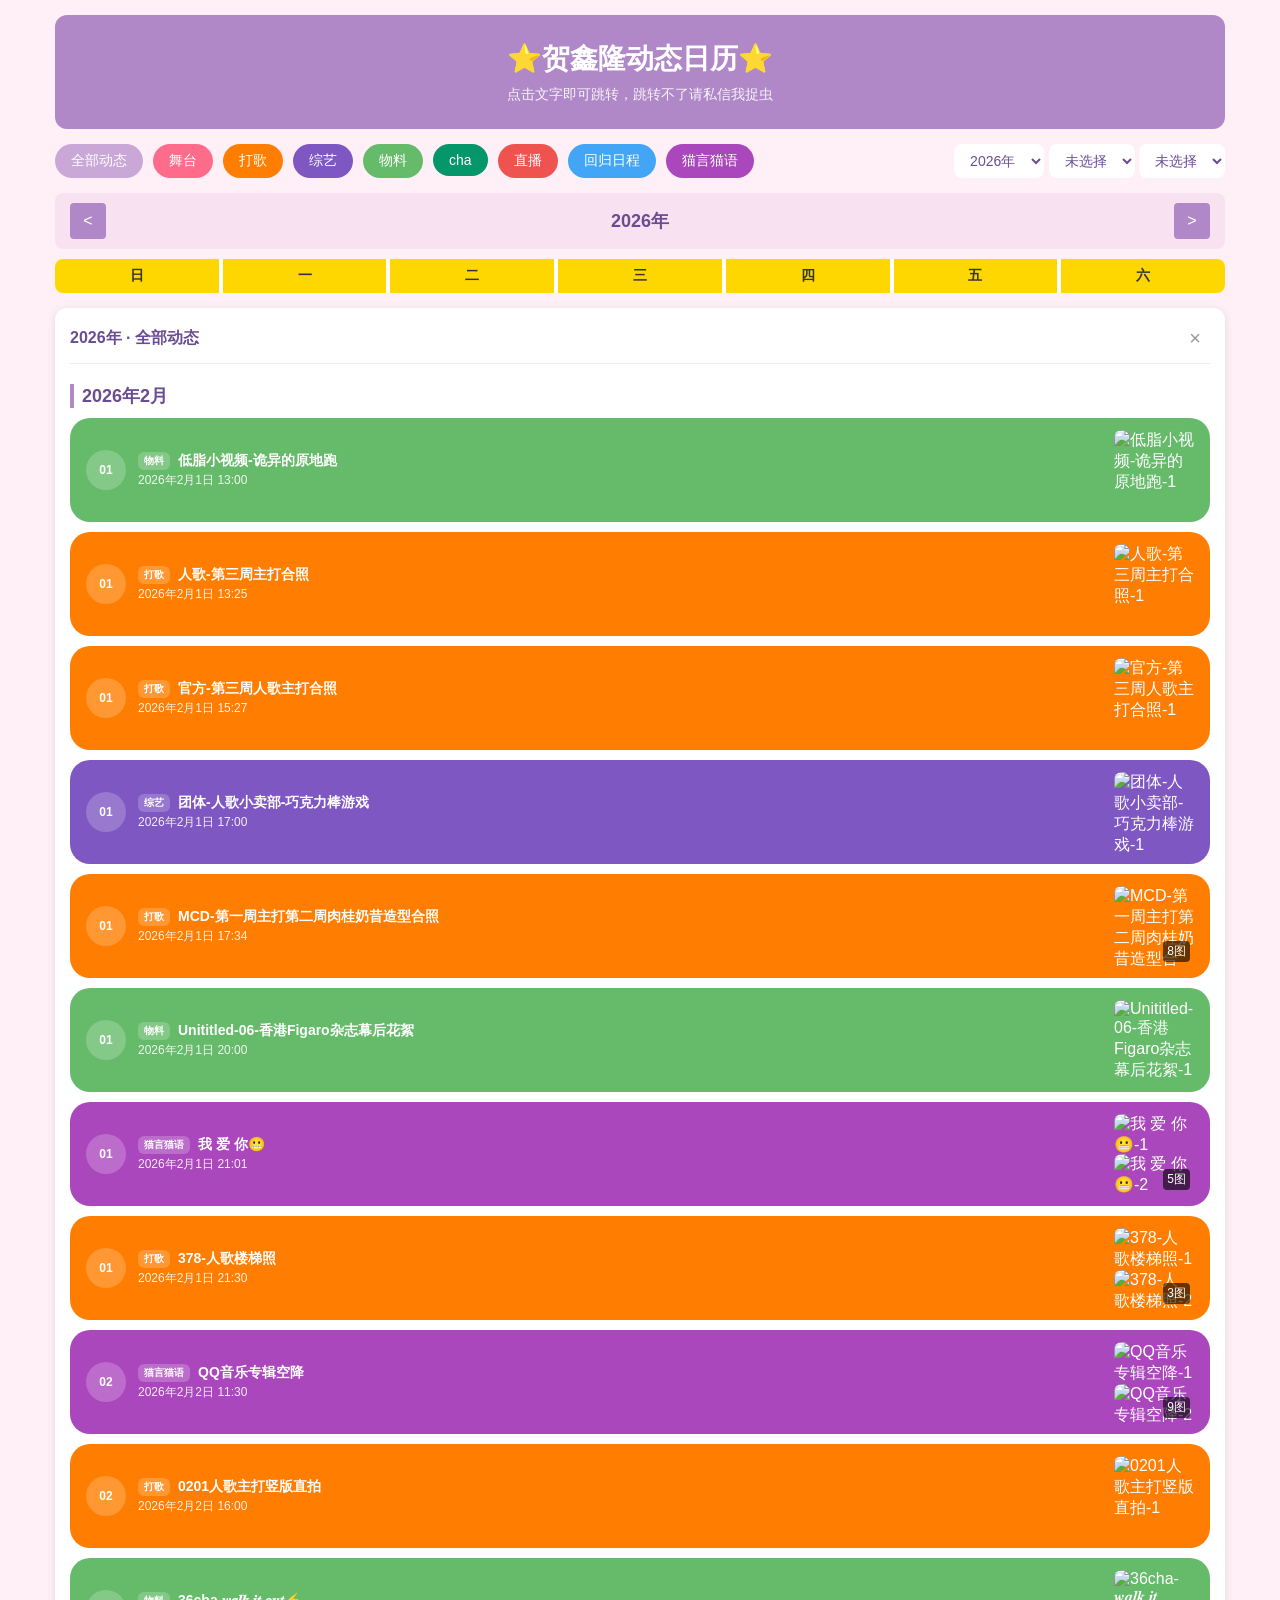
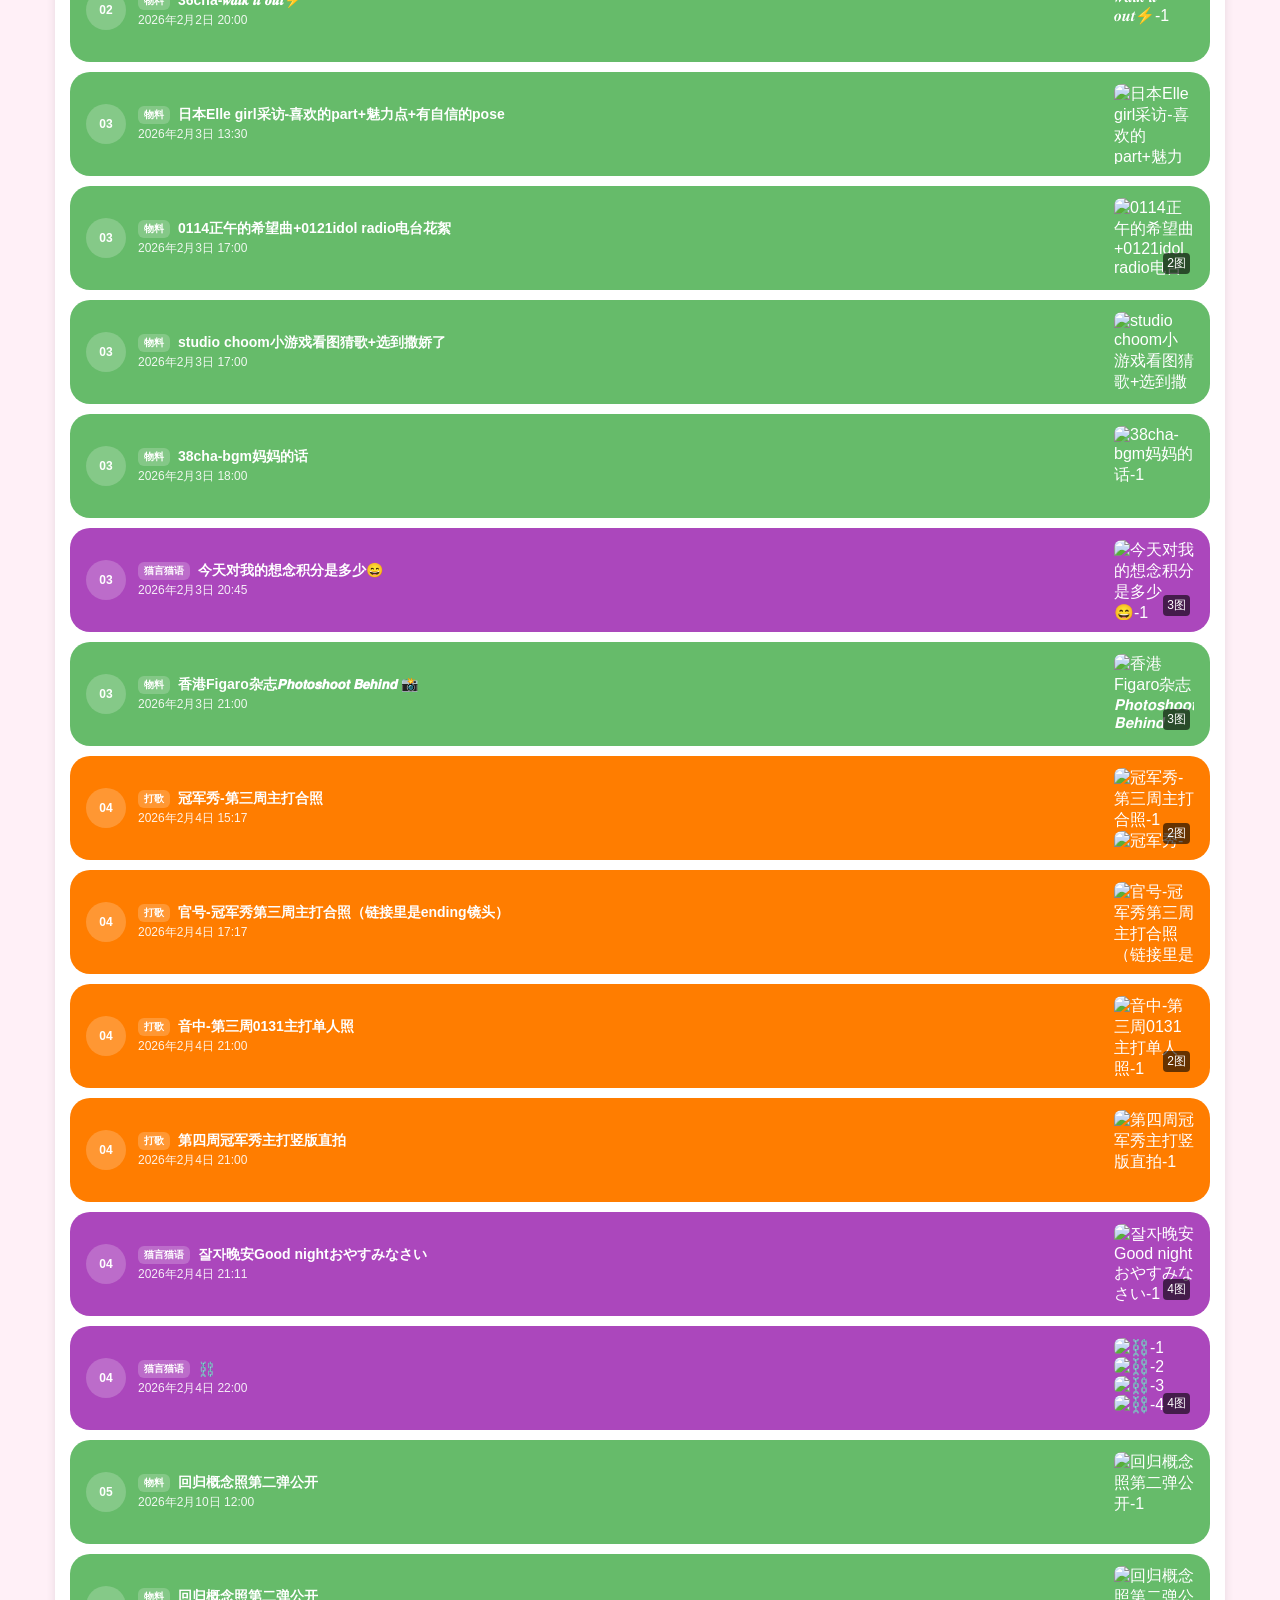
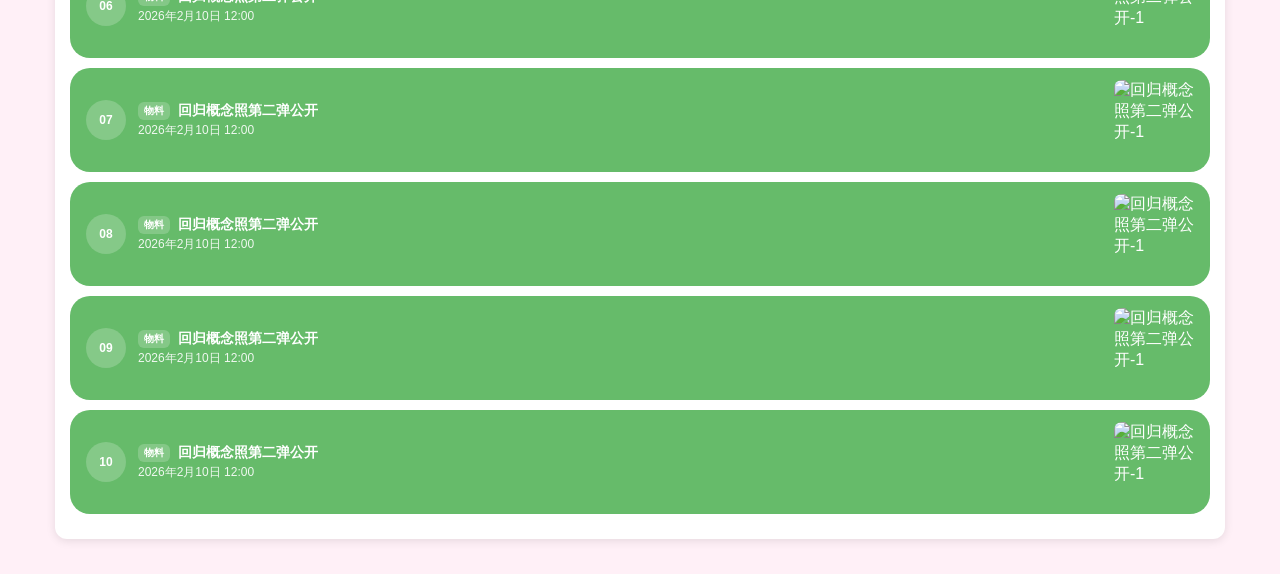
==== index.html @ ec723900 "Add files via upload" ====
<!DOCTYPE html>
<html lang="zh-CN">
<head>
    <meta charset="UTF-8">
    <meta name="viewport" content="width=device-width, initial-scale=1.0">
    <title>⭐贺鑫隆动态日历⭐</title>
    <link rel="stylesheet" href="style.css">
    <style>
       /* 手机端分类标签样式 */
        .mobile-category-tabs {
            display: flex;
            overflow-x: auto;
            white-space: nowrap;
            padding: 10px 15px;
            background: #f8f9fa;
            border-bottom: 1px solid #eee;
            gap: 8px;
            margin: 0;
            -webkit-overflow-scrolling: touch; /* 移动端弹性滚动 */
        }
        .mobile-category-tabs .tab {
            padding: 6px 12px;
            border-radius: 20px;
            font-size: 14px;
            cursor: pointer;
            white-space: nowrap;
            transition: all 0.2s ease;
            color: #fff !important;
            flex-shrink: 0; /* 防止标签被压缩 */
        }
        /* 所有标签背景色（含子标签，和PC端一致） */
        .mobile-category-tabs .tab[data-target="全部动态"] { background-color: #b088c8; }
        .mobile-category-tabs .tab[data-target="全部动态"].active { background-color: #c9a8d8; }
        .mobile-category-tabs .tab[data-target="舞台"] { background-color: #ff6b8b; }
        .mobile-category-tabs .tab[data-target="舞台"].active { background-color: #ff9aa8; }
        .mobile-category-tabs .tab[data-target="打歌图/碎片"] { background-color: #ff7d00; }
        .mobile-category-tabs .tab[data-target="打歌图/碎片"].active { background-color: #ff9f33; }
        .mobile-category-tabs .tab[data-target="打歌直拍"] { background-color: #ff7d00; }
        .mobile-category-tabs .tab[data-target="打歌直拍"].active { background-color: #ff9f33; }
        .mobile-category-tabs .tab[data-target="综艺"] { background-color: #7e57c2; }
        .mobile-category-tabs .tab[data-target="综艺"].active { background-color: #9c7ed2; }
        .mobile-category-tabs .tab[data-target="图片物料"] { background-color: #66bb6a; }
        .mobile-category-tabs .tab[data-target="图片物料"].active { background-color: #8ed191; }
        .mobile-category-tabs .tab[data-target="短物料"] { background-color: #66bb6a; }
        .mobile-category-tabs .tab[data-target="短物料"].active { background-color: #8ed191; }
        .mobile-category-tabs .tab[data-target="长物料"] { background-color: #66bb6a; }
        .mobile-category-tabs .tab[data-target="长物料"].active { background-color: #8ed191; }
        .mobile-category-tabs .tab[data-target="队内cha"] { background-color: #EF9A9A; }
        .mobile-category-tabs .tab[data-target="队内cha"].active { background-color: #F7B2B2; }
        .mobile-category-tabs .tab[data-target="队外cha"] { background-color: #FFCDD2; }
        .mobile-category-tabs .tab[data-target="队外cha"].active { background-color: #F7B2B2; }
        .mobile-category-tabs .tab[data-target="直播"] { background-color: #ef5350; }
        .mobile-category-tabs .tab[data-target="直播"].active { background-color: #f47775; }
        .mobile-category-tabs .tab[data-target="回归日程"] { background-color: #42a5f5; }
        .mobile-category-tabs .tab[data-target="回归日程"].active { background-color: #6fc3f7; }
        .mobile-category-tabs .tab[data-target="猫言猫语"] { background-color: #ab47bc; }
        .mobile-category-tabs .tab[data-target="猫言猫语"].active { background-color: #c26ed3; }
        /* PC端标签样式（补全cha标签颜色） */
        .category-tabs .tab {
            padding: 8px 16px;
            border-radius: 20px;
            font-size: 14px;
            cursor: pointer;
            transition: all 0.2s ease;
            color: #fff !important;
            display: inline-block;
        }
        .category-tabs .tab[data-target="cha"] { background-color: #059669; }
        .category-tabs .tab[data-target="cha"].active { background-color: #08a878; }

        /* 下拉菜单样式 */
        .dropdown {
            position: relative;
            display: inline-block;
        }
        .dropdown-content {
            display: none;
            position: absolute;
            background-color: #fff;
            min-width: 120px;
            box-shadow: 0px 8px 16px 0px rgba(0,0,0,0.2);
            z-index: 100;
            border-radius: 8px;
            overflow: hidden;
        }
        .subtab {
            color: #333 !important;
            padding: 8px 12px;
            cursor: pointer;
            transition: background-color 0.2s;
            white-space: nowrap;
        }
        .subtab:hover {
            background-color: #f0f0f0;
        }
        .subtab.active {
            background-color: #e0e0e0;
            color: #059669 !important; /* cha子标签激活色 */
            font-weight: bold;
        }
        .mobile-dropdown .dropdown-content { top: 40px; left: 0; }
        .pc-dropdown .dropdown-content { top: 38px; left: 0; }

        /* 响应式隔离：PC/移动端互不显示 */
        .mobile-category-tabs::-webkit-scrollbar { display: none; }
        @media (min-width: 768px) { 
            .mobile-category-tabs { display: none !important; } 
            .category-date-wrap { display: flex !important; }
        }
        @media (max-width: 767px) { 
            .category-date-wrap { display: none !important; } 
            .mobile-category-tabs { display: flex !important; }
        }

        /* 图片预览弹窗样式 */
        #imgPreviewModal {
            position: fixed;
            top: 0;
            left: 0;
            width: 100vw;
            height: 100vh;
            background: rgba(0,0,0,0.85);
            display: none;
            justify-content: center;
            align-items: center;
            z-index: 9999;
        }
        #previewImg { max-width: 90%; max-height: 90%; object-fit: contain; cursor: pointer; }
        #imgPreviewModal .close-btn { position: absolute; top: 20px; right: 30px; color: #fff; font-size: 36px; font-weight: bold; cursor: pointer; user-select: none; }
        #imgPreviewModal .prev-btn { position: absolute; left: 20px; color: #fff; font-size: 48px; font-weight: bold; cursor: pointer; user-select: none; }
        #imgPreviewModal .next-btn { position: absolute; right: 20px; color: #fff; font-size: 48px; font-weight: bold; cursor: pointer; user-select: none; }
        #imgPreviewModal .close-btn:hover, #imgPreviewModal .prev-btn:hover, #imgPreviewModal .next-btn:hover { color: #ccc; }
    </style>
</head>
<body>
    <div class="header">
        <div class="title-group">
            <div class="title">⭐贺鑫隆动态日历⭐</div>
            <div class="tip">点击文字即可跳转，跳转不了请私信我捉虫</div>
        </div>
        <div class="date-selector">
            <select id="yearSelect">
                <option value="2025">2025年</option>
                <option value="2026" selected>2026年</option>
            </select>
            <select id="monthSelect">
                <option value="" selected>未选择</option>
            </select>
            <select id="daySelect">
                <option value="" selected>未选择</option>
            </select>
        </div>
    </div>

    <div class="mobile-category-tabs">
      <div class="tab active" data-target="全部动态">全部动态</div>
      <div class="tab" data-target="舞台">舞台</div>
      <!-- 打歌子标签直接平铺 -->
      <div class="tab" data-target="打歌图/碎片">打歌图/碎片</div>
      <div class="tab" data-target="打歌直拍">打歌直拍</div>
      <div class="tab" data-target="综艺">综艺</div>
      <!-- 物料子标签直接平铺 -->
      <div class="tab" data-target="图片物料">图片物料</div>
      <div class="tab" data-target="短物料">短物料</div>
      <div class="tab" data-target="长物料">长物料</div>
      <!-- cha子标签直接平铺 -->
      <div class="tab" data-target="队内cha">队内cha</div>
      <div class="tab" data-target="队外cha">队外cha</div>
      <div class="tab" data-target="直播">直播</div>
      <div class="tab" data-target="回归日程">回归日程</div>
      <div class="tab" data-target="猫言猫语">猫言猫语</div>
    </div>
    
    <!-- PC端分类+日期布局（修正：队外vha→队外cha） -->
    <div class="category-date-wrap">
        <div class="category-tabs">
            <div class="tab active" data-target="全部动态">全部动态</div>
            <div class="tab" data-target="舞台">舞台</div>
            <div class="dropdown pc-dropdown">
                <div class="tab dropdown-btn" data-target="打歌">打歌</div>
                <div class="dropdown-content">
                    <div class="subtab" data-target="打歌图/碎片">打歌图/碎片</div>
                    <div class="subtab" data-target="打歌直拍">打歌直拍</div>
                </div>
            </div>
            <div class="tab" data-target="综艺">综艺</div>
            <div class="dropdown pc-dropdown">
                <div class="tab dropdown-btn" data-target="物料">物料</div>
                <div class="dropdown-content">
                    <div class="subtab" data-target="图片物料">图片物料</div>
                    <div class="subtab" data-target="短物料">短物料</div>
                    <div class="subtab" data-target="长物料">长物料</div>
                </div>
            </div>
            <!-- 新增cha下拉菜单（修正拼写） -->
            <div class="dropdown pc-dropdown">
                <div class="tab dropdown-btn" data-target="cha">cha</div>
                <div class="dropdown-content">
                    <div class="subtab" data-target="队内cha">队内cha</div>
                    <div class="subtab" data-target="队外cha">队外cha</div> <!-- 修正vha→cha -->
                </div>
            </div>
            <div class="tab" data-target="直播">直播</div>
            <div class="tab" data-target="回归日程">回归日程</div>
            <div class="tab" data-target="猫言猫语">猫言猫语</div>
        </div>
        <div class="date-selector-pc">
            <select id="yearSelect-pc">
                <option value="2025">2025年</option>
                <option value="2026" selected>2026年</option>
            </select>
            <select id="monthSelect-pc">
                <option value="" selected>未选择</option>
            </select>
            <select id="daySelect-pc">
                <option value="" selected>未选择</option>
            </select>
        </div>
    </div>

    <div class="calendar-nav" style="display: flex !important;">
        <button class="nav-btn" onclick="changeMonth(-1)">&lt;</button>
        <div class="month-title">2026年</div>
        <button class="nav-btn" onclick="changeMonth(1)">&gt;</button>
    </div>

    <div class="calendar-grid" style="display: grid !important;">
        <div class="weekday">日</div>
        <div class="weekday">一</div>
        <div class="weekday">二</div>
        <div class="weekday">三</div>
        <div class="weekday">四</div>
        <div class="weekday">五</div>
        <div class="weekday">六</div>
    </div>

    <div class="events-panel">
        <div class="events-header">
            <h3 id="eventsDateTitle">2026年 · 全部动态</h3>
            <div class="close-events" onclick="closeEventsPanel()">×</div>
        </div>
        <div id="eventsList"></div>
    </div>

    <script src="script.js"></script>
    <div class="event-list-container" style="margin-top: 20px;"></div>
</body>
</html>
---- style.css ----
/* 全局样式 */
* {
    margin: 0;
    padding: 0;
    box-sizing: border-box;
    font-family: "微软雅黑", sans-serif;
}
body {
    background-color: #fff0f7;
    padding: 15px;
    max-width: 1200px;
    margin: 0 auto;
}

/* 顶部标题区：标题+副标题居中 */
.header {
    background-color: #b088c8;
    color: #fff;
    padding: 25px 20px;
    border-radius: 12px;
    margin-bottom: 15px;
    display: flex;
    flex-direction: column;
    align-items: center;
    justify-content: center;
}
.header .title-group {
    text-align: center;
    width: 100%;
}
.header .title {
    font-size: 28px;
    font-weight: 600;
    margin-bottom: 8px;
}
.header .tip {
    font-size: 14px;
    opacity: 0.9;
}
.header .date-selector {
    display: flex;
    gap: 10px;
    margin-top: 15px;
}
.header .date-selector select, .date-selector-pc select {
    padding: 8px 12px;
    border: none;
    border-radius: 8px;
    background-color: #fff;
    color: #6a4c93;
    font-size: 14px;
    cursor: pointer;
}
.header .date-selector select:disabled, .date-selector-pc select:disabled {
    background-color: #f0e6ff;
    color: #b088c8;
    cursor: not-allowed;
}

/* PC端专属：分类+日期组合栏 */
.category-date-wrap {
    display: none;
    align-items: center;
    justify-content: space-between;
    gap: 15px;
    margin-bottom: 15px;
    flex-wrap: wrap;
}
.category-tabs {
    display: flex;
    flex-wrap: wrap;
    gap: 10px;
    justify-content: center;
    margin-bottom: 15px;
}
.category-tabs .tab {
    padding: 8px 16px;
    border-radius: 20px;
    font-size: 14px;
    cursor: pointer;
    white-space: nowrap;
    transition: all 0.2s ease;
    color: #fff !important;
}
/* 分类标签颜色匹配 */
.category-tabs .tab[data-target="全部动态"] { background-color: #b088c8; }
.category-tabs .tab[data-target="全部动态"].active { background-color: #c9a8d8; }
.category-tabs .tab[data-target="舞台"] { background-color: #ff6b8b; }
.category-tabs .tab[data-target="舞台"].active { background-color: #ff9aa8; }
.category-tabs .tab[data-target="打歌"] { background-color: #ff7d00; }
.category-tabs .tab[data-target="打歌"].active { background-color: #ff9f33; }
.category-tabs .tab[data-target="综艺"] { background-color: #7e57c2; }
.category-tabs .tab[data-target="综艺"].active { background-color: #9c7ed2; }
.category-tabs .tab[data-target="物料"] { background-color: #66bb6a; }
.category-tabs .tab[data-target="物料"].active { background-color: #8ed191; }
.category-tabs .tab[data-target="cha"] { background-color: #F7B2B2; }
.category-tabs .tab[data-target="cha"].active { background-color: #F7B2B2; }
.category-tabs .tab[data-target="直播"] { background-color: #ef5350; }
.category-tabs .tab[data-target="直播"].active { background-color: #f47775; }
.category-tabs .tab[data-target="回归日程"] { background-color: #42a5f5; }
.category-tabs .tab[data-target="回归日程"].active { background-color: #6fc3f7; }
.category-tabs .tab[data-target="猫言猫语"] { background-color: #ab47bc; }
.category-tabs .tab[data-target="猫言猫语"].active { background-color: #c26ed3; }

/* 日历导航栏 */
.calendar-nav {
    display: flex;
    justify-content: space-between;
    align-items: center;
    padding: 10px 15px;
    background-color: #f8e2f1;
    border-radius: 8px;
    margin-bottom: 10px;
}
.calendar-nav .nav-btn {
    width: 36px;
    height: 36px;
    border: none;
    border-radius: 4px;
    background-color: #b088c8;
    color: #fff;
    font-size: 16px;
    cursor: pointer;
    transition: background-color 0.2s ease;
}
.calendar-nav .nav-btn:hover {
    background-color: #9a73b0;
}
.calendar-nav .month-title {
    font-size: 18px;
    font-weight: 600;
    color: #6a4c93;
}

/* 日历网格 */
.calendar-grid {
    display: grid;
    grid-template-columns: repeat(7, 1fr);
    gap: 4px;
    background-color: #fff;
    border-radius: 8px;
    overflow: hidden;
}
.calendar-grid .weekday {
    background-color: #ffd700;
    color: #333;
    padding: 8px 0;
    text-align: center;
    font-size: 14px;
    font-weight: 600;
}
.calendar-grid .day-cell {
    min-height: 80px;
    padding: 6px;
    border: 1px solid #f0e6ff;
    position: relative;
    cursor: pointer;
    transition: background-color 0.2s ease;
}
.calendar-grid .day-cell.today {
    background-color: #ffe6f2;
    border-color: #b088c8;
}
.calendar-grid .day-cell.empty {
    background-color: #faf5ff;
    border-color: #f0e6ff;
    cursor: default;
}
.calendar-grid .day-cell:not(.empty):hover {
    background-color: #f8e2f1;
}
.calendar-grid .day-number {
    font-size: 14px;
    font-weight: 600;
    color: #6a4c93;
    margin-bottom: 4px;
}
.event-tag {
    display: inline-block;
    padding: 4px 12px;
    border-radius: 12px;
    font-size: 12px;
    font-weight: bold;
    color: #fff;
    margin-bottom: 8px;
}
.event-tag.舞台 { background-color: #ff6b8b; }
.event-tag.直播 { background-color: #ef5350; }
.event-tag.猫言猫语 { background-color: #ab47bc; }
.event-tag.物料 { background-color: #66bb6a; }
.event-tag.打歌 { background-color: #ff7d00; }
.event-tag.综艺 { background-color: #7e57c2; }
.event-tag.回归日程 { background-color: #42a5f5; }
.event-tag.cha { background-color: #F7B2B2; }

/* 行程展示面板 */
.events-panel {
    background-color: #fff;
    border-radius: 12px;
    padding: 15px;
    margin-top: 15px;
    box-shadow: 0 2px 10px rgba(0, 0, 0, 0.1);
    display: none;
}
.events-panel.active {
    display: block;
}
.events-header {
    display: flex;
    justify-content: space-between;
    align-items: center;
    margin-bottom: 15px;
    padding-bottom: 10px;
    border-bottom: 1px solid #f0e6ff;
}
.events-header h3 {
    font-size: 18px;
    font-weight: bold;
    color: #6a4c93;
}
.close-events {
    font-size: 20px;
    cursor: pointer;
    color: #999;
    width: 30px;
    height: 30px;
    display: flex;
    align-items: center;
    justify-content: center;
    border-radius: 50%;
    transition: background-color 0.2s ease;
}
.close-events:hover {
    background-color: #f5f5f5;
    color: #666;
}

/* PC端行程卡片样式 */
.event-card {
    display: flex;
    justify-content: space-between;
    align-items: center;
    padding: 12px 16px;
    margin-bottom: 10px;
    border-radius: 20px;
    color: #fff;
    transition: transform 0.2s ease;
}
.event-card:hover {
    transform: translateX(5px);
}
.event-card-left {
    display: flex;
    align-items: center;
    gap: 12px;
    flex: 1;
}
.event-card-right {
    width: 80px; /* 固定宽度，和卡片高度匹配 */
    height: 80px; /* 固定高度 */
    overflow: hidden; /* 防止图片溢出 */
    display: flex;
    align-items: center;
    justify-content: center;
}
.event-card-right img {
  width: 100%;
  height: 100%;
  object-fit: cover; /* 让图片适配容器，不会变形/溢出 */
}
.event-time-badge {
    background-color: rgba(255, 255, 255, 0.2);
    color: #fff;
    border-radius: 50%;
    width: 40px;
    height: 40px;
    display: flex;
    align-items: center;
    justify-content: center;
    font-size: 12px;
    font-weight: bold;
    flex-shrink: 0;
}
.event-card-content {
    flex: 1;
}
.event-card-title {
    font-size: 14px;
    font-weight: bold;
    margin-bottom: 2px;
    display: flex;
    align-items: center;
    gap: 8px;
}
.event-card-title .small-tag {
    padding: 2px 6px;
    border-radius: 6px;
    font-size: 10px;
    font-weight: bold;
    background-color: rgba(255, 255, 255, 0.2);
}
.event-card-title a {
    color: #fff;
    text-decoration: none;
}
.event-card-desc {
    font-size: 12px;
    opacity: 0.9;
}
.event-card-right img {
    width: 80px;
    height: 80px;
    border-radius: 8px;
    object-fit: cover;
}

/* ========== PC端布局适配 ========== */
@media (min-width: 768px) {
    .header .date-selector {
        display: none;
    }
    .category-date-wrap {
        display: flex;
    }
    .category-tabs {
        justify-content: flex-start;
        margin-bottom: 0;
        flex: 1;
    }
}

/* ========== 手机端专属样式 ========== */
@media (max-width: 768px) {
    /* 日历优化 */
    .calendar-grid .day-cell {
        min-height: 40px;
        padding: 4px;
    }
    .calendar-grid .day-number {
        font-size: 12px;
        margin-bottom: 2px;
    }
    .event-tag {
        padding: 0;
        width: 8px;
        height: 8px;
        border-radius: 50%;
        font-size: 0;
        margin-bottom: 4px;
    }
    .calendar-grid .weekday {
        font-size: 12px;
        padding: 6px 0;
    }

    /* 行程卡片优化 */
    .event-card-left-mobile {
        display: flex;
        align-items: center;
        gap: 10px;
        flex: 1;
    }
    .event-card-right-mobile {
        width: 60px; /* 固定宽度 */
        height: 60px; /* 固定高度 */
        overflow: hidden; /* 溢出部分隐藏 */
        display: flex;
        align-items: center;
        justify-content: center;
    }
    }
    .event-time-badge-mobile {
        display: flex;
        flex-direction: column;
        align-items: center;
        gap: 3px;
        flex-shrink: 0;
    }
    .small-tag-mobile {
        padding: 1px 4px;
        border-radius: 4px;
        font-size: 9px;
        font-weight: bold;
        background-color: rgba(255, 255, 255, 0.2);
    }
    .day-badge-mobile {
        background-color: rgba(255, 255, 255, 0.2);
        color: #fff;
        border-radius: 50%;
        width: 35px;
        height: 35px;
        display: flex;
        align-items: center;
        justify-content: center;
        font-size: 11px;
        font-weight: bold;
    }
    .event-card-content-mobile {
        flex: 1;
    }
    .event-card-title-mobile {
        font-size: 12px;
        font-weight: bold;
        margin-bottom: 1px;
        line-height: 1.2;
    }
    .event-card-desc-mobile {
        font-size: 10px;
        opacity: 0.9;
        line-height: 1.2;
    }
    .event-card-right-mobile img {
    width: 60px !important;
    height: 60px !important;
    border-radius: 8px;
    object-fit: cover;
    display: block !important; /* 强制显示 */
    visibility: visible !important; /* 确保可见 */
}

    /* 其他适配 */
    .events-header h3 {
        font-size: 16px;
    }
    .category-tabs .tab {
        font-size: 13px;
        padding: 6px 14px;
    }

/* 超小屏适配 */
@media (max-width: 480px) {
    .header .title {
        font-size: 20px;
    }
    .calendar-grid .day-cell {
        min-height: 35px;
    }
    .event-tag {
        width: 7px;
        height: 7px;
    }
    .event-card {
        padding: 10px 12px;
    }
}
/* 下拉菜单基础样式（仅修复移动端兼容，不改动其他） */
.dropdown {
  position: relative;
  display: inline-block;
}

.dropdown-content {
  display: none;
  position: absolute;
  background-color: #f9f9f9;
  min-width: 120px;
  box-shadow: 0 8px 16px rgba(0,0,0,0.2);
  z-index: 9999; /* 仅提高层级，避免遮挡 */
  border-radius: 4px;
  top: 100%;
  left: 0;
  margin-top: 4px;
  pointer-events: auto !important;
}

/* 子标签仅优化移动端触控，不改动颜色/布局 */
.subtab {
  color: black;
  padding: 12px 16px !important; /* 仅放大移动端点击区域 */
  cursor: pointer;
  transition: background-color 0.3s;
  /* 仅添加移动端触控修复 */
  user-select: auto !important;
  -webkit-user-select: auto !important;
  touch-action: manipulation !important;
  min-height: 44px !important;
  font-size: 16px !important;
}

.subtab:hover {
  background-color: #f1f1f1;
}

/* 保留PC端hover触发，仅移动端用JS补充 */
.dropdown:hover .dropdown-content {
  display: block;
}

/* 手机端下拉菜单：强制显示+修复定位 */
@media (max-width: 768px) {
  /* 修复移动端下拉菜单定位，确保可见 */
  .mobile-dropdown .dropdown-content {
    display: none !important; /* 初始隐藏，由JS控制显示 */
    position: fixed !important; /* 固定定位，避免被遮挡 */
    top: 120px !important; /* 固定在页面上方，不随滚动变化 */
    left: 15px !important; /* 距离左侧15px，完全可见 */
    right: 15px !important; /* 距离右侧15px，自适应宽度 */
    transform: none !important; /* 取消偏移，确保在可视区域 */
    z-index: 9999 !important; /* 最高层级，绝对不被遮挡 */
    width: auto !important;
    min-width: 200px !important;
  }

  /* 强制显示子标签，确保点击区域足够大 */
  .subtab {
    display: block !important;
    padding: 15px 20px !important;
    min-height: 50px !important;
    font-size: 16px !important;
  }
}
/* ========== 紧急修复：PC端下拉菜单+子标签点击 ========== */
/* 1. 确保PC端下拉菜单hover能正常显示，层级最高 */
.pc-dropdown {
    position: relative;
    z-index: 9999 !important; /* 防止被其他元素遮挡 */
}
.pc-dropdown .dropdown-content {
    display: none !important;
    position: absolute !important;
    top: calc(100% + 2px) !important; /* 紧贴主标签下方 */
    left: 0 !important;
    background-color: #fff !important;
    min-width: 120px !important;
    box-shadow: 0 4px 12px rgba(0,0,0,0.15) !important;
    border-radius: 8px !important;
    z-index: 10000 !important; /* 比主标签更高 */
    padding: 4px 0 !important;
    border: 1px solid #eee !important;
    margin-top: -2px !important;
}
.pc-dropdown::after {
    content: '';
    position: absolute;
    top: 100%;
    left: 0;
    width: 100%;
    height: 8px; /* 安全区域高度，覆盖主标签和菜单的缝隙 */
    z-index: 9999;
}

/* 2. 恢复PC端hover触发下拉菜单（关键！） */
.pc-dropdown:hover .dropdown-content {
    display: block !important;
}

/* 3. 修复PC端子标签样式+点击区域 */
.pc-dropdown .subtab {
    color: #333 !important;
    padding: 8px 16px !important;
    font-size: 14px !important;
    min-height: auto !important;
    cursor: pointer !important;
    transition: all 0.2s ease !important;
}
.pc-dropdown .subtab:hover {
    background-color: #f8f9fa !important;
    color: #F7B2B2 !important; /* 和cha标签颜色匹配 */
}
.pc-dropdown .subtab:active {
    background-color: #f0f0f0 !important;
}

/* 4. 隔离PC/移动端下拉菜单样式，避免冲突 */
@media (min-width: 768px) {
    /* PC端只启用pc-dropdown样式，屏蔽mobile-dropdown */
    .mobile-dropdown {
        display: none !important;
    }
    .pc-dropdown .dropdown-content {
        display: none !important;
    }
    .pc-dropdown:hover .dropdown-content {
        display: block !important;
    }
}
@media (max-width: 767px) {
    /* 移动端屏蔽pc-dropdown，避免干扰 */
    .pc-dropdown .dropdown-content {
        display: none !important;
    }
}
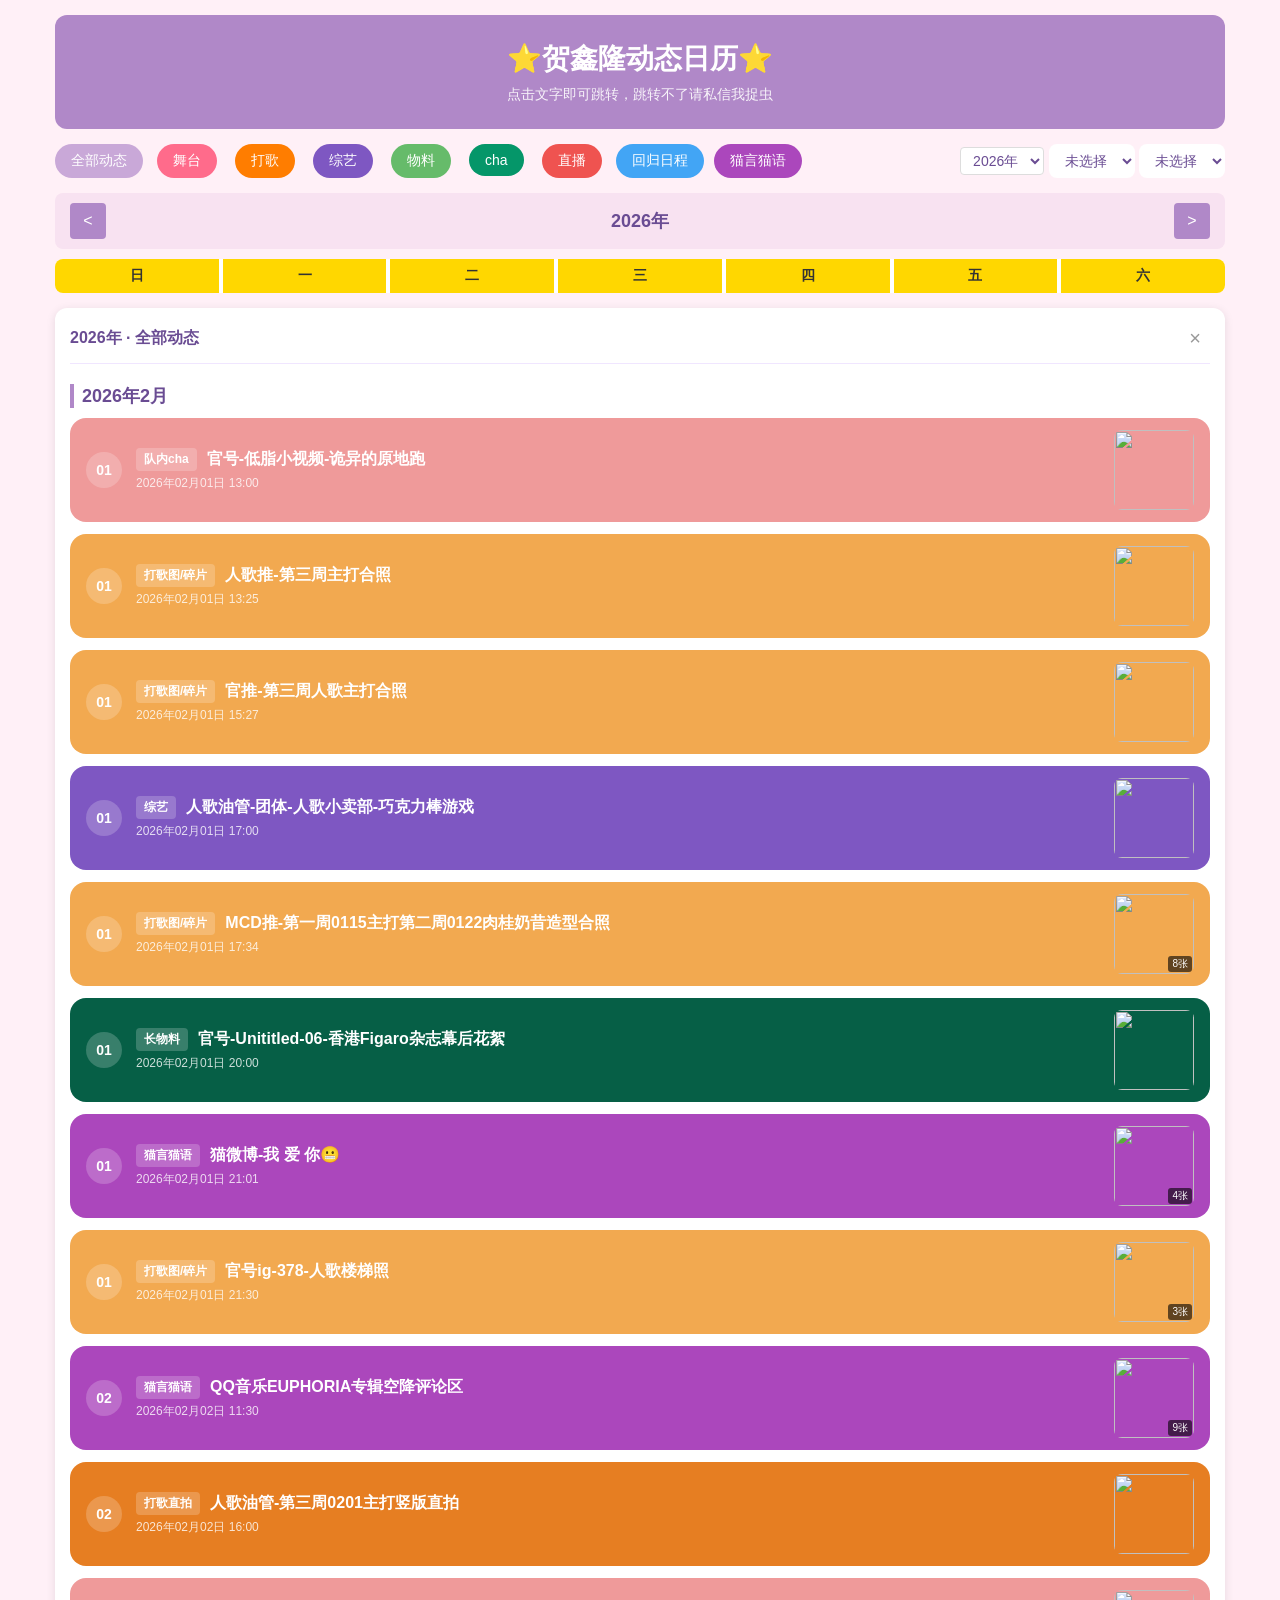
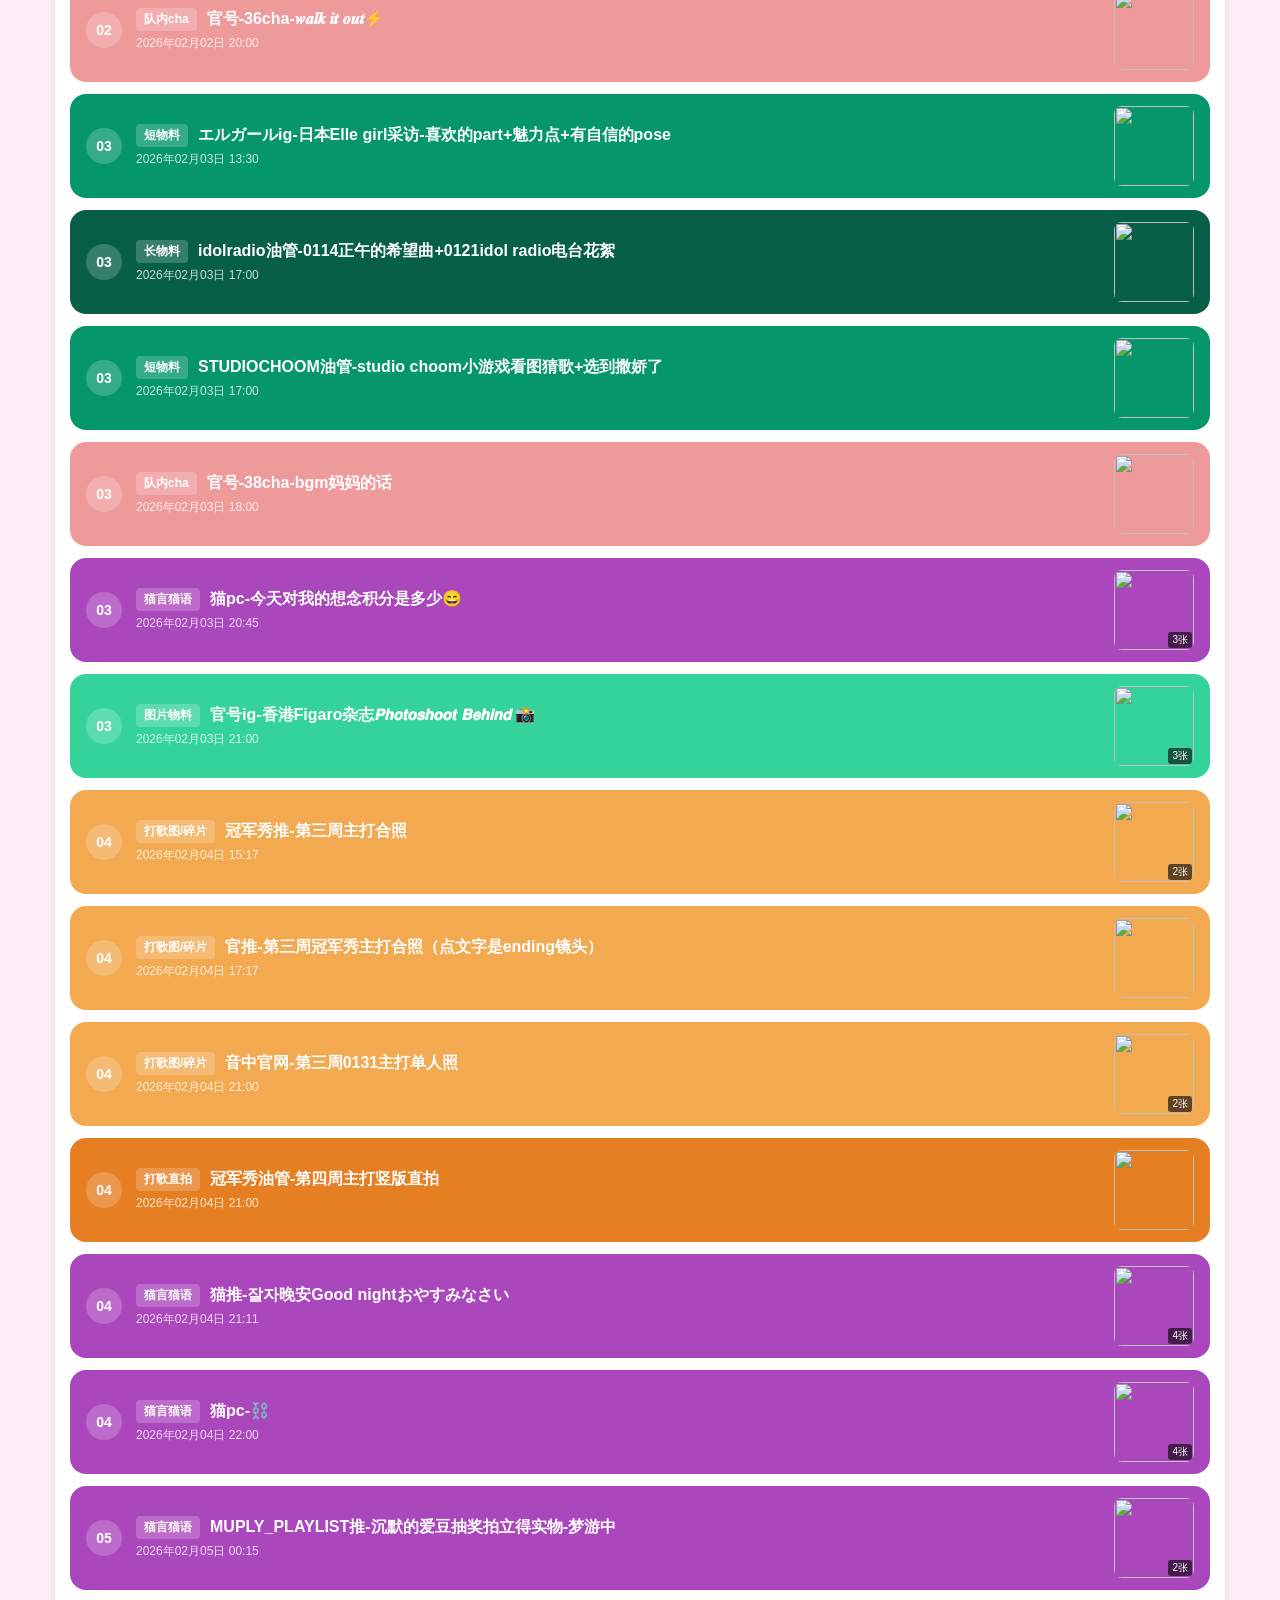
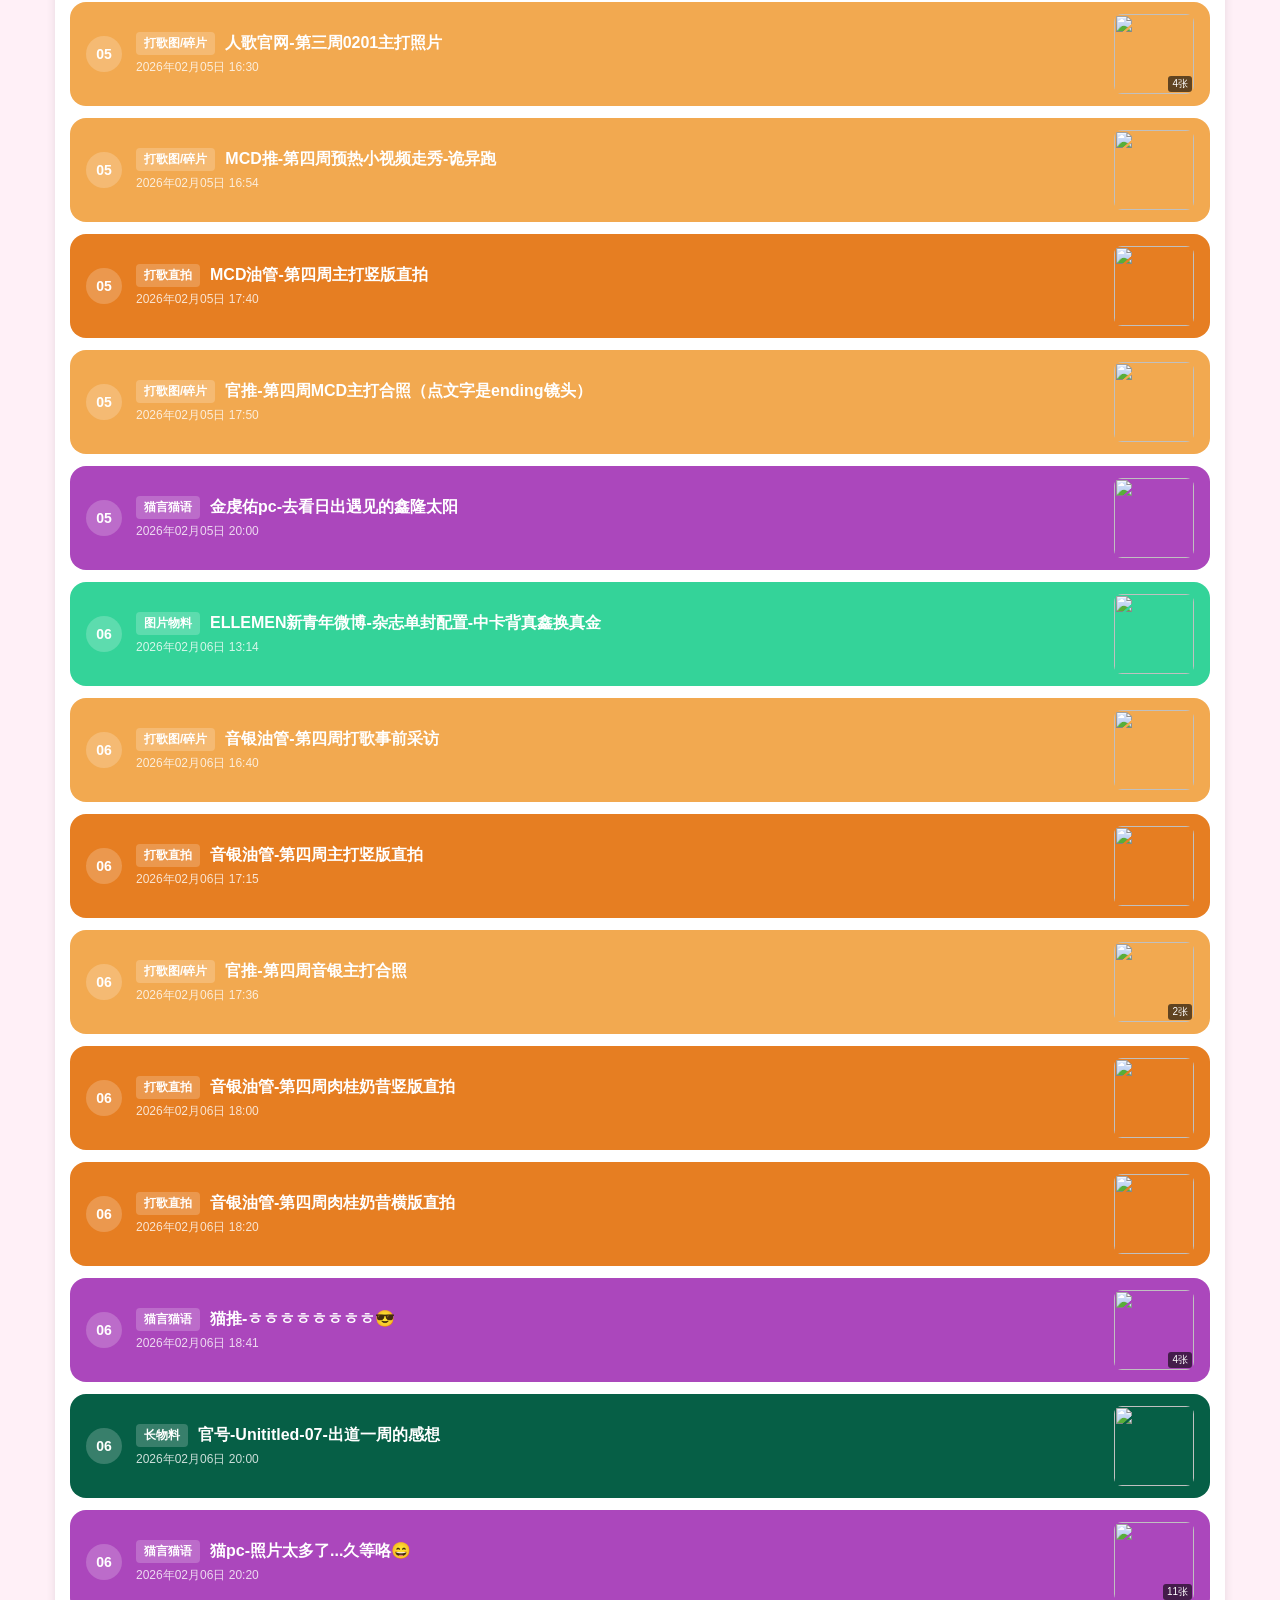
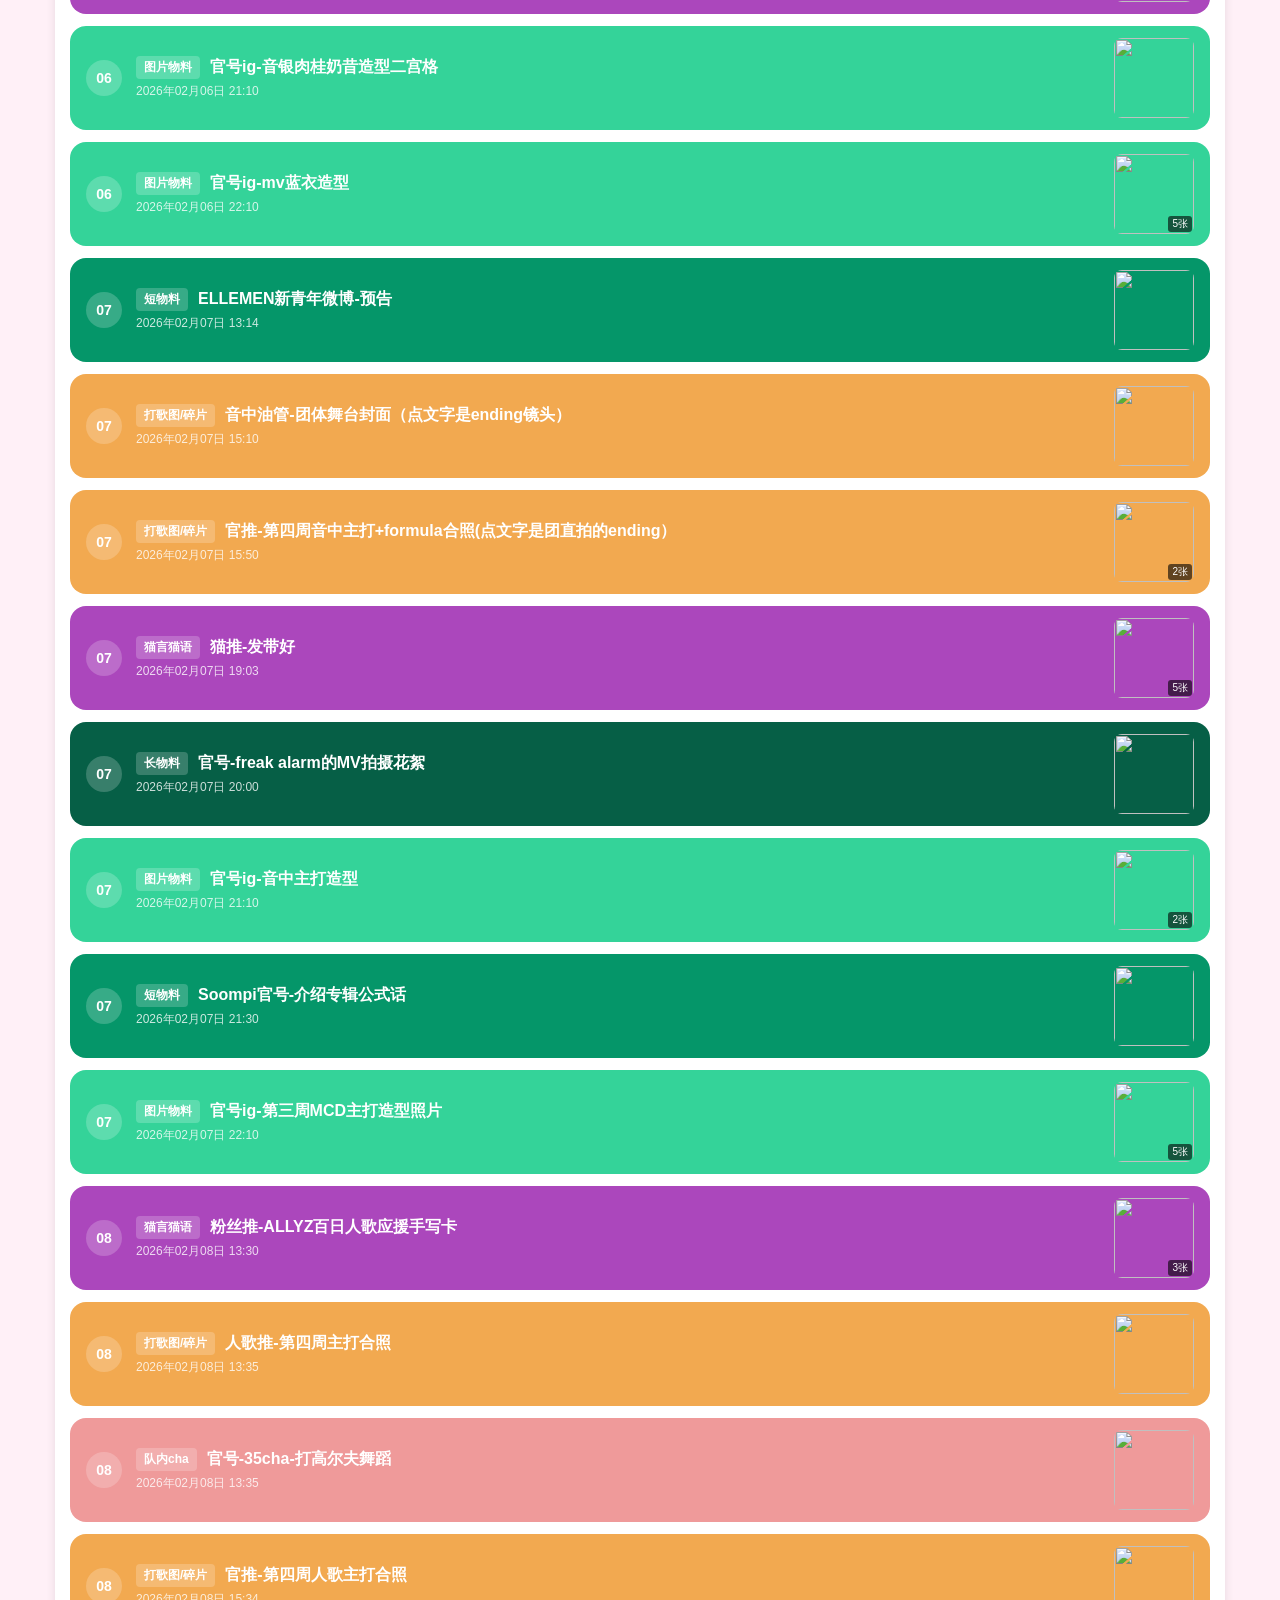
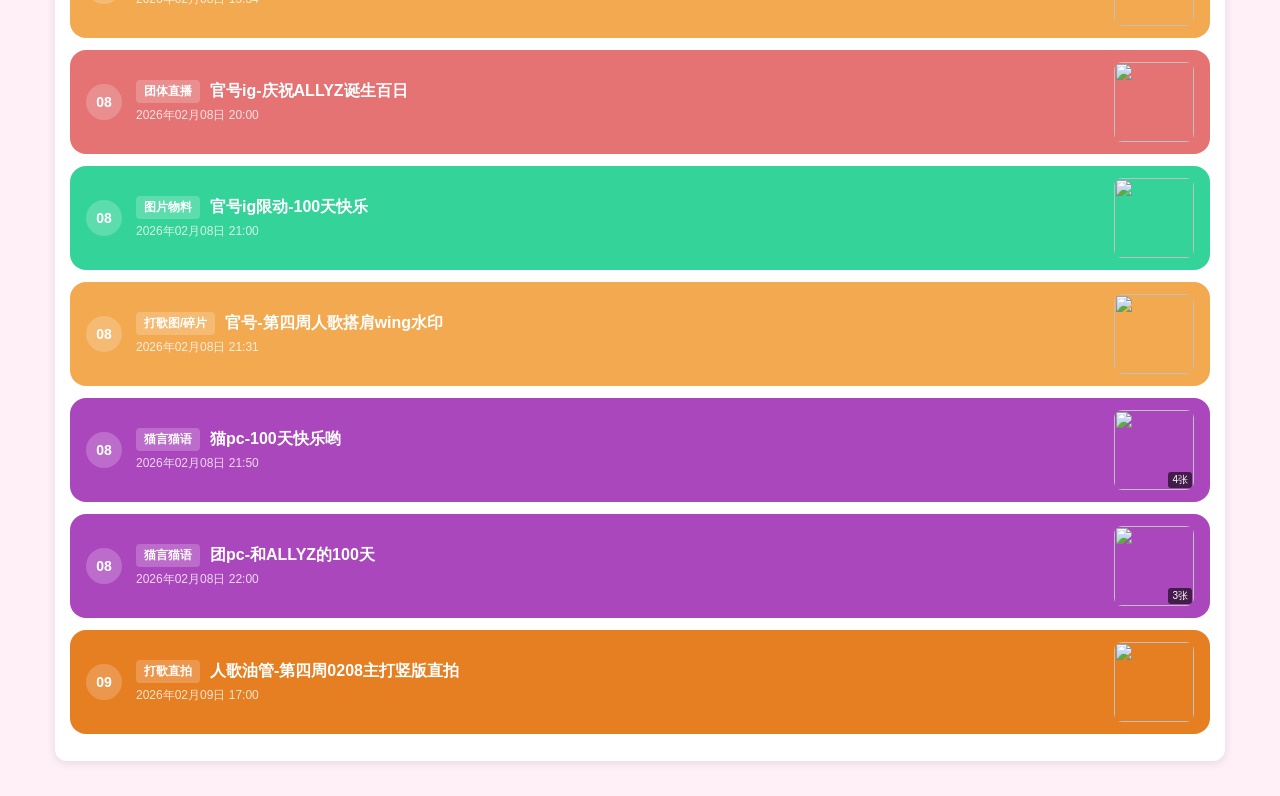
==== commit 8deb892e: "Add files via upload" ====
--- a/index.html
+++ b/index.html
@@ -28,34 +28,52 @@
             color: #fff !important;
             flex-shrink: 0; /* 防止标签被压缩 */
         }
-        /* 所有标签背景色（含子标签，和PC端一致） */
+        /* 所有标签背景色（含新增子标签，保持同色系） */
         .mobile-category-tabs .tab[data-target="全部动态"] { background-color: #b088c8; }
         .mobile-category-tabs .tab[data-target="全部动态"].active { background-color: #c9a8d8; }
-        .mobile-category-tabs .tab[data-target="舞台"] { background-color: #ff6b8b; }
-        .mobile-category-tabs .tab[data-target="舞台"].active { background-color: #ff9aa8; }
+        /* 舞台子标签（粉色系） */
+        .mobile-category-tabs .tab[data-target="其他演出"] { background-color: #ff8fa3; }
+        .mobile-category-tabs .tab[data-target="其他演出"].active { background-color: #ffaaaf; }
+        .mobile-category-tabs .tab[data-target="颁奖典礼"] { background-color: #ff527b; }
+        .mobile-category-tabs .tab[data-target="颁奖典礼"].active { background-color: #ff7391; }
+        .mobile-category-tabs .tab[data-target="演唱会"] { background-color: #d63031; }
+        .mobile-category-tabs .tab[data-target="演唱会"].active { background-color: #e55a5a; }
+        /* 打歌子标签 */
         .mobile-category-tabs .tab[data-target="打歌图/碎片"] { background-color: #ff7d00; }
         .mobile-category-tabs .tab[data-target="打歌图/碎片"].active { background-color: #ff9f33; }
         .mobile-category-tabs .tab[data-target="打歌直拍"] { background-color: #ff7d00; }
         .mobile-category-tabs .tab[data-target="打歌直拍"].active { background-color: #ff9f33; }
-        .mobile-category-tabs .tab[data-target="综艺"] { background-color: #7e57c2; }
-        .mobile-category-tabs .tab[data-target="综艺"].active { background-color: #9c7ed2; }
+        /* 综艺子标签（紫色系） */
+        .mobile-category-tabs .tab[data-target="团综"] { background-color: #9575cd; }
+        .mobile-category-tabs .tab[data-target="团综"].active { background-color: #a88fd8; }
+        .mobile-category-tabs .tab[data-target="外务"] { background-color: #673ab7; }
+        .mobile-category-tabs .tab[data-target="外务"].active { background-color: #7e57c2; }
+        /* 物料子标签 */
         .mobile-category-tabs .tab[data-target="图片物料"] { background-color: #66bb6a; }
         .mobile-category-tabs .tab[data-target="图片物料"].active { background-color: #8ed191; }
         .mobile-category-tabs .tab[data-target="短物料"] { background-color: #66bb6a; }
         .mobile-category-tabs .tab[data-target="短物料"].active { background-color: #8ed191; }
         .mobile-category-tabs .tab[data-target="长物料"] { background-color: #66bb6a; }
         .mobile-category-tabs .tab[data-target="长物料"].active { background-color: #8ed191; }
+        /* cha子标签 */
         .mobile-category-tabs .tab[data-target="队内cha"] { background-color: #EF9A9A; }
         .mobile-category-tabs .tab[data-target="队内cha"].active { background-color: #F7B2B2; }
         .mobile-category-tabs .tab[data-target="队外cha"] { background-color: #FFCDD2; }
         .mobile-category-tabs .tab[data-target="队外cha"].active { background-color: #F7B2B2; }
-        .mobile-category-tabs .tab[data-target="直播"] { background-color: #ef5350; }
-        .mobile-category-tabs .tab[data-target="直播"].active { background-color: #f47775; }
+        /* 直播子标签（红色系） */
+        .mobile-category-tabs .tab[data-target="团体直播"] { background-color: #e57373; }
+        .mobile-category-tabs .tab[data-target="团体直播"].active { background-color: #ef9a9a; }
+        .mobile-category-tabs .tab[data-target="个人直播"] { background-color: #f44336; }
+        .mobile-category-tabs .tab[data-target="个人直播"].active { background-color: #f6685e; }
+        .mobile-category-tabs .tab[data-target="多人直播"] { background-color: #d32f2f; }
+        .mobile-category-tabs .tab[data-target="多人直播"].active { background-color: #e53935; }
+        /* 原有标签 */
         .mobile-category-tabs .tab[data-target="回归日程"] { background-color: #42a5f5; }
         .mobile-category-tabs .tab[data-target="回归日程"].active { background-color: #6fc3f7; }
         .mobile-category-tabs .tab[data-target="猫言猫语"] { background-color: #ab47bc; }
         .mobile-category-tabs .tab[data-target="猫言猫语"].active { background-color: #c26ed3; }
-        /* PC端标签样式（补全cha标签颜色） */
+        
+        /* PC端标签样式（补全新增子标签颜色） */
         .category-tabs .tab {
             padding: 8px 16px;
             border-radius: 20px;
@@ -67,11 +85,18 @@
         }
         .category-tabs .tab[data-target="cha"] { background-color: #059669; }
         .category-tabs .tab[data-target="cha"].active { background-color: #08a878; }
+        .category-tabs .tab[data-target="舞台"] { background-color: #ff6b8b; }
+        .category-tabs .tab[data-target="舞台"].active { background-color: #ff8fa3; }
+        .category-tabs .tab[data-target="综艺"] { background-color: #7e57c2; }
+        .category-tabs .tab[data-target="综艺"].active { background-color: #9575cd; }
+        .category-tabs .tab[data-target="直播"] { background-color: #ef5350; }
+        .category-tabs .tab[data-target="直播"].active { background-color: #e57373; }
 
         /* 下拉菜单样式 */
         .dropdown {
             position: relative;
             display: inline-block;
+            margin: 0 4px;
         }
         .dropdown-content {
             display: none;
@@ -95,9 +120,16 @@
         }
         .subtab.active {
             background-color: #e0e0e0;
-            color: #059669 !important; /* cha子标签激活色 */
             font-weight: bold;
         }
+        /* 不同分类子标签激活色 */
+        .pc-dropdown[data-target="打歌"] .subtab.active { color: #ff7d00 !important; }
+        .pc-dropdown[data-target="物料"] .subtab.active { color: #66bb6a !important; }
+        .pc-dropdown[data-target="cha"] .subtab.active { color: #059669 !important; }
+        .pc-dropdown[data-target="舞台"] .subtab.active { color: #ff6b8b !important; }
+        .pc-dropdown[data-target="综艺"] .subtab.active { color: #7e57c2 !important; }
+        .pc-dropdown[data-target="直播"] .subtab.active { color: #ef5350 !important; }
+        
         .mobile-dropdown .dropdown-content { top: 40px; left: 0; }
         .pc-dropdown .dropdown-content { top: 38px; left: 0; }
 
@@ -130,6 +162,15 @@
         #imgPreviewModal .prev-btn { position: absolute; left: 20px; color: #fff; font-size: 48px; font-weight: bold; cursor: pointer; user-select: none; }
         #imgPreviewModal .next-btn { position: absolute; right: 20px; color: #fff; font-size: 48px; font-weight: bold; cursor: pointer; user-select: none; }
         #imgPreviewModal .close-btn:hover, #imgPreviewModal .prev-btn:hover, #imgPreviewModal .next-btn:hover { color: #ccc; }
+        
+        /* 年份选择器样式（适配2025-2031） */
+        #yearSelect, #yearSelect-pc {
+            padding: 4px 8px;
+            border: 1px solid #ddd;
+            border-radius: 4px;
+            font-size: 14px;
+            min-width: 80px;
+        }
     </style>
 </head>
 <body>
@@ -142,6 +183,11 @@
             <select id="yearSelect">
                 <option value="2025">2025年</option>
                 <option value="2026" selected>2026年</option>
+                <option value="2027">2027年</option>
+                <option value="2028">2028年</option>
+                <option value="2029">2029年</option>
+                <option value="2030">2030年</option>
+                <option value="2031">2031年</option>
             </select>
             <select id="monthSelect">
                 <option value="" selected>未选择</option>
@@ -154,37 +200,63 @@
 
     <div class="mobile-category-tabs">
       <div class="tab active" data-target="全部动态">全部动态</div>
-      <div class="tab" data-target="舞台">舞台</div>
-      <!-- 打歌子标签直接平铺 -->
+      <!-- 舞台子标签（替换原有舞台主标签） -->
+      <div class="tab" data-target="其他演出">其他演出</div>
+      <div class="tab" data-target="颁奖典礼">颁奖典礼</div>
+      <div class="tab" data-target="演唱会">演唱会</div>
+      <!-- 打歌子标签（保留） -->
       <div class="tab" data-target="打歌图/碎片">打歌图/碎片</div>
       <div class="tab" data-target="打歌直拍">打歌直拍</div>
-      <div class="tab" data-target="综艺">综艺</div>
-      <!-- 物料子标签直接平铺 -->
+      <!-- 综艺子标签（替换原有综艺主标签） -->
+      <div class="tab" data-target="团综">团综</div>
+      <div class="tab" data-target="外务">外务</div>
+      <!-- 物料子标签（保留） -->
       <div class="tab" data-target="图片物料">图片物料</div>
       <div class="tab" data-target="短物料">短物料</div>
       <div class="tab" data-target="长物料">长物料</div>
-      <!-- cha子标签直接平铺 -->
+      <!-- cha子标签（保留） -->
       <div class="tab" data-target="队内cha">队内cha</div>
       <div class="tab" data-target="队外cha">队外cha</div>
-      <div class="tab" data-target="直播">直播</div>
+      <!-- 直播子标签（替换原有直播主标签） -->
+      <div class="tab" data-target="团体直播">团体直播</div>
+      <div class="tab" data-target="个人直播">个人直播</div>
+      <div class="tab" data-target="多人直播">多人直播</div>
+      <!-- 原有标签（保留） -->
       <div class="tab" data-target="回归日程">回归日程</div>
       <div class="tab" data-target="猫言猫语">猫言猫语</div>
     </div>
     
-    <!-- PC端分类+日期布局（修正：队外vha→队外cha） -->
+    <!-- PC端分类+日期布局（新增舞台/综艺/直播下拉子标签） -->
     <div class="category-date-wrap">
         <div class="category-tabs">
             <div class="tab active" data-target="全部动态">全部动态</div>
-            <div class="tab" data-target="舞台">舞台</div>
-            <div class="dropdown pc-dropdown">
+            <!-- 舞台下拉子标签 -->
+            <div class="dropdown pc-dropdown" data-target="舞台">
+                <div class="tab dropdown-btn" data-target="舞台">舞台</div>
+                <div class="dropdown-content">
+                    <div class="subtab" data-target="其他演出">其他演出</div>
+                    <div class="subtab" data-target="颁奖典礼">颁奖典礼</div>
+                    <div class="subtab" data-target="演唱会">演唱会</div>
+                </div>
+            </div>
+            <!-- 打歌下拉（保留） -->
+            <div class="dropdown pc-dropdown" data-target="打歌">
                 <div class="tab dropdown-btn" data-target="打歌">打歌</div>
                 <div class="dropdown-content">
                     <div class="subtab" data-target="打歌图/碎片">打歌图/碎片</div>
                     <div class="subtab" data-target="打歌直拍">打歌直拍</div>
                 </div>
             </div>
-            <div class="tab" data-target="综艺">综艺</div>
-            <div class="dropdown pc-dropdown">
+            <!-- 综艺下拉子标签 -->
+            <div class="dropdown pc-dropdown" data-target="综艺">
+                <div class="tab dropdown-btn" data-target="综艺">综艺</div>
+                <div class="dropdown-content">
+                    <div class="subtab" data-target="团综">团综</div>
+                    <div class="subtab" data-target="外务">外务</div>
+                </div>
+            </div>
+            <!-- 物料下拉（保留） -->
+            <div class="dropdown pc-dropdown" data-target="物料">
                 <div class="tab dropdown-btn" data-target="物料">物料</div>
                 <div class="dropdown-content">
                     <div class="subtab" data-target="图片物料">图片物料</div>
@@ -192,15 +264,24 @@
                     <div class="subtab" data-target="长物料">长物料</div>
                 </div>
             </div>
-            <!-- 新增cha下拉菜单（修正拼写） -->
-            <div class="dropdown pc-dropdown">
+            <!-- cha下拉（保留） -->
+            <div class="dropdown pc-dropdown" data-target="cha">
                 <div class="tab dropdown-btn" data-target="cha">cha</div>
                 <div class="dropdown-content">
                     <div class="subtab" data-target="队内cha">队内cha</div>
-                    <div class="subtab" data-target="队外cha">队外cha</div> <!-- 修正vha→cha -->
-                </div>
-            </div>
-            <div class="tab" data-target="直播">直播</div>
+                    <div class="subtab" data-target="队外cha">队外cha</div>
+                </div>
+            </div>
+            <!-- 直播下拉子标签 -->
+            <div class="dropdown pc-dropdown" data-target="直播">
+                <div class="tab dropdown-btn" data-target="直播">直播</div>
+                <div class="dropdown-content">
+                    <div class="subtab" data-target="团体直播">团体直播</div>
+                    <div class="subtab" data-target="个人直播">个人直播</div>
+                    <div class="subtab" data-target="多人直播">多人直播</div>
+                </div>
+            </div>
+            <!-- 原有标签（保留） -->
             <div class="tab" data-target="回归日程">回归日程</div>
             <div class="tab" data-target="猫言猫语">猫言猫语</div>
         </div>
@@ -208,6 +289,11 @@
             <select id="yearSelect-pc">
                 <option value="2025">2025年</option>
                 <option value="2026" selected>2026年</option>
+                <option value="2027">2027年</option>
+                <option value="2028">2028年</option>
+                <option value="2029">2029年</option>
+                <option value="2030">2030年</option>
+                <option value="2031">2031年</option>
             </select>
             <select id="monthSelect-pc">
                 <option value="" selected>未选择</option>
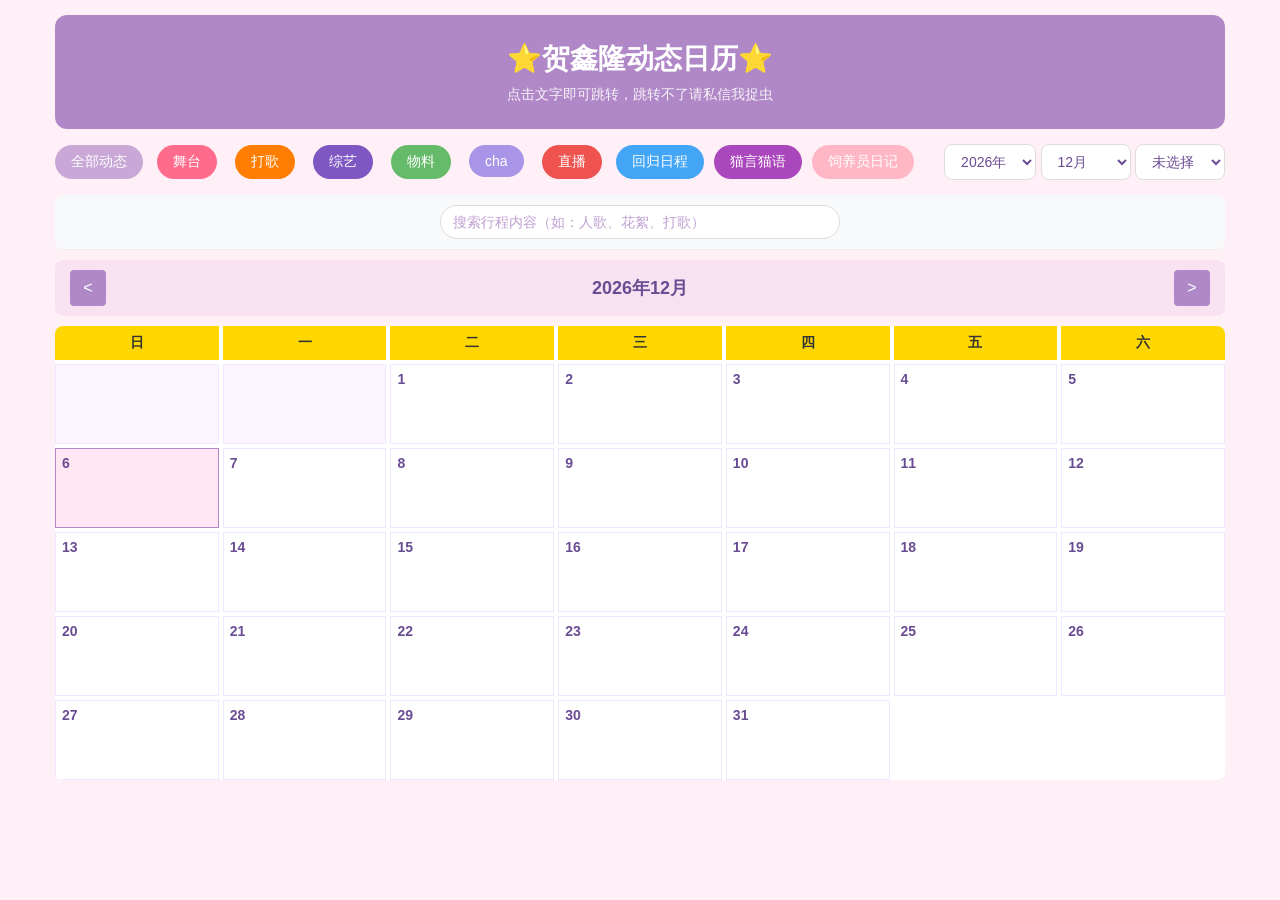
==== commit fcbdb4fa: "Add files via upload" ====
--- a/index.html
+++ b/index.html
@@ -38,11 +38,13 @@
         .mobile-category-tabs .tab[data-target="颁奖典礼"].active { background-color: #ff7391; }
         .mobile-category-tabs .tab[data-target="演唱会"] { background-color: #d63031; }
         .mobile-category-tabs .tab[data-target="演唱会"].active { background-color: #e55a5a; }
-        /* 打歌子标签 */
+        /* 打歌子标签（新增打歌小游戏，保持橙色系） */
         .mobile-category-tabs .tab[data-target="打歌图/碎片"] { background-color: #ff7d00; }
         .mobile-category-tabs .tab[data-target="打歌图/碎片"].active { background-color: #ff9f33; }
         .mobile-category-tabs .tab[data-target="打歌直拍"] { background-color: #ff7d00; }
         .mobile-category-tabs .tab[data-target="打歌直拍"].active { background-color: #ff9f33; }
+        .mobile-category-tabs .tab[data-target="打歌小游戏"] { background-color: #ff7d00; }
+        .mobile-category-tabs .tab[data-target="打歌小游戏"].active { background-color: #ff9f33; }
         /* 综艺子标签（紫色系） */
         .mobile-category-tabs .tab[data-target="团综"] { background-color: #9575cd; }
         .mobile-category-tabs .tab[data-target="团综"].active { background-color: #a88fd8; }
@@ -56,10 +58,10 @@
         .mobile-category-tabs .tab[data-target="长物料"] { background-color: #66bb6a; }
         .mobile-category-tabs .tab[data-target="长物料"].active { background-color: #8ed191; }
         /* cha子标签 */
-        .mobile-category-tabs .tab[data-target="队内cha"] { background-color: #EF9A9A; }
-        .mobile-category-tabs .tab[data-target="队内cha"].active { background-color: #F7B2B2; }
-        .mobile-category-tabs .tab[data-target="队外cha"] { background-color: #FFCDD2; }
-        .mobile-category-tabs .tab[data-target="队外cha"].active { background-color: #F7B2B2; }
+        .mobile-category-tabs .tab[data-target="队内cha"] { background-color: #A895E7; }
+        .mobile-category-tabs .tab[data-target="队内cha"].active { background-color: #A895E7; }
+        .mobile-category-tabs .tab[data-target="队外cha"] { background-color: #9370DB; }
+        .mobile-category-tabs .tab[data-target="队外cha"].active { background-color: #9370DB; }
         /* 直播子标签（红色系） */
         .mobile-category-tabs .tab[data-target="团体直播"] { background-color: #e57373; }
         .mobile-category-tabs .tab[data-target="团体直播"].active { background-color: #ef9a9a; }
@@ -72,6 +74,9 @@
         .mobile-category-tabs .tab[data-target="回归日程"].active { background-color: #6fc3f7; }
         .mobile-category-tabs .tab[data-target="猫言猫语"] { background-color: #ab47bc; }
         .mobile-category-tabs .tab[data-target="猫言猫语"].active { background-color: #c26ed3; }
+        /* 新增：饲养员日记标签样式（温柔粉色系） */
+        .mobile-category-tabs .tab[data-target="饲养员日记"] { background-color: #FFB7C5; }
+        .mobile-category-tabs .tab[data-target="饲养员日记"].active { background-color: #FFCCD5; }
         
         /* PC端标签样式（补全新增子标签颜色） */
         .category-tabs .tab {
@@ -83,14 +88,17 @@
             color: #fff !important;
             display: inline-block;
         }
-        .category-tabs .tab[data-target="cha"] { background-color: #059669; }
-        .category-tabs .tab[data-target="cha"].active { background-color: #08a878; }
+        .category-tabs .tab[data-target="cha"] { background-color: #A895E7; }
+        .category-tabs .tab[data-target="cha"].active { background-color: #A895E7; }
         .category-tabs .tab[data-target="舞台"] { background-color: #ff6b8b; }
         .category-tabs .tab[data-target="舞台"].active { background-color: #ff8fa3; }
         .category-tabs .tab[data-target="综艺"] { background-color: #7e57c2; }
         .category-tabs .tab[data-target="综艺"].active { background-color: #9575cd; }
         .category-tabs .tab[data-target="直播"] { background-color: #ef5350; }
         .category-tabs .tab[data-target="直播"].active { background-color: #e57373; }
+        /* 新增：PC端饲养员日记标签样式 */
+        .category-tabs .tab[data-target="饲养员日记"] { background-color: #FFB7C5; }
+        .category-tabs .tab[data-target="饲养员日记"].active { background-color: #FFCCD5; }
 
         /* 下拉菜单样式 */
         .dropdown {
@@ -125,10 +133,11 @@
         /* 不同分类子标签激活色 */
         .pc-dropdown[data-target="打歌"] .subtab.active { color: #ff7d00 !important; }
         .pc-dropdown[data-target="物料"] .subtab.active { color: #66bb6a !important; }
-        .pc-dropdown[data-target="cha"] .subtab.active { color: #059669 !important; }
+        .pc-dropdown[data-target="cha"] .subtab.active { color: #A895E7 !important; }
         .pc-dropdown[data-target="舞台"] .subtab.active { color: #ff6b8b !important; }
         .pc-dropdown[data-target="综艺"] .subtab.active { color: #7e57c2 !important; }
         .pc-dropdown[data-target="直播"] .subtab.active { color: #ef5350 !important; }
+        /* 新增：饲养员日记无下拉，无需额外配置 */
         
         .mobile-dropdown .dropdown-content { top: 40px; left: 0; }
         .pc-dropdown .dropdown-content { top: 38px; left: 0; }
@@ -137,11 +146,35 @@
         .mobile-category-tabs::-webkit-scrollbar { display: none; }
         @media (min-width: 768px) { 
             .mobile-category-tabs { display: none !important; } 
-            .category-date-wrap { display: flex !important; }
+            .category-date-wrap { display: flex !important; align-items: center; gap: 15px; }
         }
         @media (max-width: 767px) { 
             .category-date-wrap { display: none !important; } 
             .mobile-category-tabs { display: flex !important; }
+        }
+
+        /* 统一的搜索框样式（放在分类标签和日历之间，PC/移动端通用） */
+        .search-container {
+            padding: 10px 15px;
+            background: #f8f9fa;
+            border-bottom: 1px solid #eee;
+            margin: 0 0 10px 0; /* 和日历板块隔开一点 */
+        }
+        #scheduleSearchInput {
+            width: 100%;
+            max-width: 400px;
+            padding: 8px 12px;
+            font-size: 14px;
+            border: 1px solid #ddd;
+            border-radius: 20px;
+            outline: none;
+            box-sizing: border-box;
+            display: block;
+            margin: 0 auto; /* 居中显示 */
+        }
+        #scheduleSearchInput:focus {
+            border-color: #b088c8;
+            box-shadow: 0 0 0 2px rgba(176, 136, 200, 0.2);
         }
 
         /* 图片预览弹窗样式 */
@@ -163,13 +196,22 @@
         #imgPreviewModal .next-btn { position: absolute; right: 20px; color: #fff; font-size: 48px; font-weight: bold; cursor: pointer; user-select: none; }
         #imgPreviewModal .close-btn:hover, #imgPreviewModal .prev-btn:hover, #imgPreviewModal .next-btn:hover { color: #ccc; }
         
-        /* 年份选择器样式（适配2025-2031） */
-        #yearSelect, #yearSelect-pc {
-            padding: 4px 8px;
-            border: 1px solid #ddd;
-            border-radius: 4px;
-            font-size: 14px;
-            min-width: 80px;
+        /* 年份/月份/日期选择器样式统一 */
+        #yearSelect, #yearSelect-pc, #monthSelect, #monthSelect-pc, #daySelect, #daySelect-pc {
+            padding: 8px 12px !important;
+            border: 1px solid #ddd !important;
+            border-radius: 8px !important;
+            font-size: 14px !important;
+            min-width: 90px !important;
+            box-sizing: border-box !important;
+        }
+
+        /* 行程隐藏类 */
+        .event-item.hidden {
+            display: none !important;
+        }
+        .event-card.hidden {
+            display: none !important;
         }
     </style>
 </head>
@@ -190,7 +232,18 @@
                 <option value="2031">2031年</option>
             </select>
             <select id="monthSelect">
-                <option value="" selected>未选择</option>
+                <option value="1">1月</option>
+                <option value="2">2月</option>
+                <option value="3" selected>3月</option>
+                <option value="4">4月</option>
+                <option value="5">5月</option>
+                <option value="6">6月</option>
+                <option value="7">7月</option>
+                <option value="8">8月</option>
+                <option value="9">9月</option>
+                <option value="10">10月</option>
+                <option value="11">11月</option>
+                <option value="12">12月</option>
             </select>
             <select id="daySelect">
                 <option value="" selected>未选择</option>
@@ -198,15 +251,109 @@
         </div>
     </div>
 
+    <!-- PC端分类+日期布局（新增舞台/综艺/直播下拉子标签，打歌下拉新增小游戏） -->
+    <div class="category-date-wrap">
+        <div class="category-tabs">
+            <div class="tab active" data-target="全部动态">全部动态</div>
+            <!-- 舞台下拉子标签 -->
+            <div class="dropdown pc-dropdown" data-target="舞台">
+                <div class="tab dropdown-btn" data-target="舞台">舞台</div>
+                <div class="dropdown-content">
+                    <div class="subtab" data-target="其他演出">其他演出</div>
+                    <div class="subtab" data-target="颁奖典礼">颁奖典礼</div>
+                    <div class="subtab" data-target="演唱会">演唱会</div>
+                </div>
+            </div>
+            <!-- 打歌下拉（新增打歌小游戏） -->
+            <div class="dropdown pc-dropdown" data-target="打歌">
+                <div class="tab dropdown-btn" data-target="打歌">打歌</div>
+                <div class="dropdown-content">
+                    <div class="subtab" data-target="打歌图/碎片">打歌图/碎片</div>
+                    <div class="subtab" data-target="打歌直拍">打歌直拍</div>
+                    <div class="subtab" data-target="打歌小游戏">打歌小游戏</div>
+                </div>
+            </div>
+            <!-- 综艺下拉子标签 -->
+            <div class="dropdown pc-dropdown" data-target="综艺">
+                <div class="tab dropdown-btn" data-target="综艺">综艺</div>
+                <div class="dropdown-content">
+                    <div class="subtab" data-target="团综">团综</div>
+                    <div class="subtab" data-target="外务">外务</div>
+                </div>
+            </div>
+            <!-- 物料下拉（保留） -->
+            <div class="dropdown pc-dropdown" data-target="物料">
+                <div class="tab dropdown-btn" data-target="物料">物料</div>
+                <div class="dropdown-content">
+                    <div class="subtab" data-target="图片物料">图片物料</div>
+                    <div class="subtab" data-target="短物料">短物料</div>
+                    <div class="subtab" data-target="长物料">长物料</div>
+                </div>
+            </div>
+            <!-- cha下拉（保留） -->
+            <div class="dropdown pc-dropdown" data-target="cha">
+                <div class="tab dropdown-btn" data-target="cha">cha</div>
+                <div class="dropdown-content">
+                    <div class="subtab" data-target="队内cha">队内cha</div>
+                    <div class="subtab" data-target="队外cha">队外cha</div>
+                </div>
+            </div>
+            <!-- 直播下拉子标签 -->
+            <div class="dropdown pc-dropdown" data-target="直播">
+                <div class="tab dropdown-btn" data-target="直播">直播</div>
+                <div class="dropdown-content">
+                    <div class="subtab" data-target="团体直播">团体直播</div>
+                    <div class="subtab" data-target="个人直播">个人直播</div>
+                    <div class="subtab" data-target="多人直播">多人直播</div>
+                </div>
+            </div>
+            <!-- 原有标签（保留） -->
+            <div class="tab" data-target="回归日程">回归日程</div>
+            <div class="tab" data-target="猫言猫语">猫言猫语</div>
+            <!-- 新增：PC端饲养员日记标签 -->
+            <div class="tab" data-target="饲养员日记">饲养员日记</div>
+        </div>
+        <div class="date-selector-pc">
+            <select id="yearSelect-pc">
+                <option value="2025">2025年</option>
+                <option value="2026" selected>2026年</option>
+                <option value="2027">2027年</option>
+                <option value="2028">2028年</option>
+                <option value="2029">2029年</option>
+                <option value="2030">2030年</option>
+                <option value="2031">2031年</option>
+            </select>
+            <select id="monthSelect-pc">
+                <option value="1">1月</option>
+                <option value="2">2月</option>
+                <option value="3" selected>3月</option>
+                <option value="4">4月</option>
+                <option value="5">5月</option>
+                <option value="6">6月</option>
+                <option value="7">7月</option>
+                <option value="8">8月</option>
+                <option value="9">9月</option>
+                <option value="10">10月</option>
+                <option value="11">11月</option>
+                <option value="12">12月</option>
+            </select>
+            <select id="daySelect-pc">
+                <option value="" selected>未选择</option>
+            </select>
+        </div>
+    </div>
+
+    <!-- 移动端分类标签 -->
     <div class="mobile-category-tabs">
       <div class="tab active" data-target="全部动态">全部动态</div>
       <!-- 舞台子标签（替换原有舞台主标签） -->
       <div class="tab" data-target="其他演出">其他演出</div>
       <div class="tab" data-target="颁奖典礼">颁奖典礼</div>
       <div class="tab" data-target="演唱会">演唱会</div>
-      <!-- 打歌子标签（保留） -->
+      <!-- 打歌子标签（新增打歌小游戏） -->
       <div class="tab" data-target="打歌图/碎片">打歌图/碎片</div>
       <div class="tab" data-target="打歌直拍">打歌直拍</div>
+      <div class="tab" data-target="打歌小游戏">打歌小游戏</div>
       <!-- 综艺子标签（替换原有综艺主标签） -->
       <div class="tab" data-target="团综">团综</div>
       <div class="tab" data-target="外务">外务</div>
@@ -224,89 +371,22 @@
       <!-- 原有标签（保留） -->
       <div class="tab" data-target="回归日程">回归日程</div>
       <div class="tab" data-target="猫言猫语">猫言猫语</div>
-    </div>
-    
-    <!-- PC端分类+日期布局（新增舞台/综艺/直播下拉子标签） -->
-    <div class="category-date-wrap">
-        <div class="category-tabs">
-            <div class="tab active" data-target="全部动态">全部动态</div>
-            <!-- 舞台下拉子标签 -->
-            <div class="dropdown pc-dropdown" data-target="舞台">
-                <div class="tab dropdown-btn" data-target="舞台">舞台</div>
-                <div class="dropdown-content">
-                    <div class="subtab" data-target="其他演出">其他演出</div>
-                    <div class="subtab" data-target="颁奖典礼">颁奖典礼</div>
-                    <div class="subtab" data-target="演唱会">演唱会</div>
-                </div>
-            </div>
-            <!-- 打歌下拉（保留） -->
-            <div class="dropdown pc-dropdown" data-target="打歌">
-                <div class="tab dropdown-btn" data-target="打歌">打歌</div>
-                <div class="dropdown-content">
-                    <div class="subtab" data-target="打歌图/碎片">打歌图/碎片</div>
-                    <div class="subtab" data-target="打歌直拍">打歌直拍</div>
-                </div>
-            </div>
-            <!-- 综艺下拉子标签 -->
-            <div class="dropdown pc-dropdown" data-target="综艺">
-                <div class="tab dropdown-btn" data-target="综艺">综艺</div>
-                <div class="dropdown-content">
-                    <div class="subtab" data-target="团综">团综</div>
-                    <div class="subtab" data-target="外务">外务</div>
-                </div>
-            </div>
-            <!-- 物料下拉（保留） -->
-            <div class="dropdown pc-dropdown" data-target="物料">
-                <div class="tab dropdown-btn" data-target="物料">物料</div>
-                <div class="dropdown-content">
-                    <div class="subtab" data-target="图片物料">图片物料</div>
-                    <div class="subtab" data-target="短物料">短物料</div>
-                    <div class="subtab" data-target="长物料">长物料</div>
-                </div>
-            </div>
-            <!-- cha下拉（保留） -->
-            <div class="dropdown pc-dropdown" data-target="cha">
-                <div class="tab dropdown-btn" data-target="cha">cha</div>
-                <div class="dropdown-content">
-                    <div class="subtab" data-target="队内cha">队内cha</div>
-                    <div class="subtab" data-target="队外cha">队外cha</div>
-                </div>
-            </div>
-            <!-- 直播下拉子标签 -->
-            <div class="dropdown pc-dropdown" data-target="直播">
-                <div class="tab dropdown-btn" data-target="直播">直播</div>
-                <div class="dropdown-content">
-                    <div class="subtab" data-target="团体直播">团体直播</div>
-                    <div class="subtab" data-target="个人直播">个人直播</div>
-                    <div class="subtab" data-target="多人直播">多人直播</div>
-                </div>
-            </div>
-            <!-- 原有标签（保留） -->
-            <div class="tab" data-target="回归日程">回归日程</div>
-            <div class="tab" data-target="猫言猫语">猫言猫语</div>
-        </div>
-        <div class="date-selector-pc">
-            <select id="yearSelect-pc">
-                <option value="2025">2025年</option>
-                <option value="2026" selected>2026年</option>
-                <option value="2027">2027年</option>
-                <option value="2028">2028年</option>
-                <option value="2029">2029年</option>
-                <option value="2030">2030年</option>
-                <option value="2031">2031年</option>
-            </select>
-            <select id="monthSelect-pc">
-                <option value="" selected>未选择</option>
-            </select>
-            <select id="daySelect-pc">
-                <option value="" selected>未选择</option>
-            </select>
-        </div>
+      <!-- 新增：移动端饲养员日记标签 -->
+      <div class="tab" data-target="饲养员日记">饲养员日记</div>
+    </div>
+
+    <!-- 搜索框：放在分类标签和日历之间（唯一的搜索框） -->
+    <div class="search-container">
+        <input 
+            type="text" 
+            id="scheduleSearchInput" 
+            placeholder="搜索行程内容（如：人歌、花絮、打歌）"
+        >
     </div>
 
     <div class="calendar-nav" style="display: flex !important;">
         <button class="nav-btn" onclick="changeMonth(-1)">&lt;</button>
-        <div class="month-title">2026年</div>
+        <div class="month-title">2026年3月</div>
         <button class="nav-btn" onclick="changeMonth(1)">&gt;</button>
     </div>
 
@@ -322,13 +402,57 @@
 
     <div class="events-panel">
         <div class="events-header">
-            <h3 id="eventsDateTitle">2026年 · 全部动态</h3>
+            <h3 id="eventsDateTitle">2026年3月 · 全部动态</h3>
             <div class="close-events" onclick="closeEventsPanel()">×</div>
         </div>
         <div id="eventsList"></div>
     </div>
 
     <script src="script.js"></script>
+    <!-- 新增：搜索功能脚本 -->
+    <script>
+        // 等待页面和script.js加载完成后初始化搜索功能
+        document.addEventListener('DOMContentLoaded', function() {
+            // 1. 打开页面自动显示当前月份
+            const today = new Date();
+            const currentYear = today.getFullYear();
+            const currentMonth = today.getMonth() + 1; // 3月
+            
+            // 同步年份/月份选择框
+            document.getElementById('yearSelect').value = currentYear;
+            document.getElementById('yearSelect-pc').value = currentYear;
+            document.getElementById('monthSelect').value = currentMonth;
+            document.getElementById('monthSelect-pc').value = currentMonth;
+            
+            // 更新月份标题
+            document.querySelector('.month-title').textContent = `${currentYear}年${currentMonth}月`;
+            document.getElementById('eventsDateTitle').textContent = `${currentYear}年${currentMonth}月 · 全部动态`;
+
+            // 2. 修复搜索功能：只匹配行程卡片的主文本，不匹配日期和分类标签
+            const searchInput = document.getElementById('scheduleSearchInput');
+            
+            // 实时搜索筛选行程
+            searchInput.addEventListener('input', function() {
+                // 获取搜索关键词，转小写忽略大小写
+                const keyword = this.value.trim().toLowerCase();
+                // 只匹配行程卡片的主内容区域，避免匹配到日期或分类标签
+                const allEventCards = document.querySelectorAll('.event-card, .event-item');
+                
+                allEventCards.forEach(card => {
+                    // 找到行程卡片的主文本容器（通常是包含标题的那个div）
+                    const contentElement = card.querySelector('div:nth-child(2)') || card;
+                    const itemText = (contentElement.textContent || contentElement.innerText || '').toLowerCase();
+                    
+                    // 包含关键词显示，否则隐藏
+                    if (keyword === '' || itemText.includes(keyword)) {
+                        card.classList.remove('hidden');
+                    } else {
+                        card.classList.add('hidden');
+                    }
+                });
+            });
+        });
+    </script>
     <div class="event-list-container" style="margin-top: 20px;"></div>
 </body>
 </html>
--- a/style.css
+++ b/style.css
@@ -93,14 +93,19 @@
 .category-tabs .tab[data-target="综艺"].active { background-color: #9c7ed2; }
 .category-tabs .tab[data-target="物料"] { background-color: #66bb6a; }
 .category-tabs .tab[data-target="物料"].active { background-color: #8ed191; }
-.category-tabs .tab[data-target="cha"] { background-color: #F7B2B2; }
-.category-tabs .tab[data-target="cha"].active { background-color: #F7B2B2; }
+/* 核心修改：cha导航栏按钮改为浅香芋紫 #A895E7 */
+.category-tabs .tab[data-target="cha"] { background-color: #A895E7; }
+.category-tabs .tab[data-target="cha"].active { background-color: #A895E7; }
 .category-tabs .tab[data-target="直播"] { background-color: #ef5350; }
 .category-tabs .tab[data-target="直播"].active { background-color: #f47775; }
 .category-tabs .tab[data-target="回归日程"] { background-color: #42a5f5; }
 .category-tabs .tab[data-target="回归日程"].active { background-color: #6fc3f7; }
 .category-tabs .tab[data-target="猫言猫语"] { background-color: #ab47bc; }
 .category-tabs .tab[data-target="猫言猫语"].active { background-color: #c26ed3; }
+
+/* 新增：饲养员日记 样式 */
+.category-tabs .tab[data-target="饲养员日记"] { background-color: #b088c8; }
+.category-tabs .tab[data-target="饲养员日记"].active { background-color: #c9a8d8; }
 
 /* 日历导航栏 */
 .calendar-nav {
@@ -189,9 +194,15 @@
 .event-tag.猫言猫语 { background-color: #ab47bc; }
 .event-tag.物料 { background-color: #66bb6a; }
 .event-tag.打歌 { background-color: #ff7d00; }
+/* 打歌小游戏标签颜色（和打歌主标签保持一致） */
+.event-tag.打歌小游戏 { background-color: #ff7d00 !important; }
 .event-tag.综艺 { background-color: #7e57c2; }
 .event-tag.回归日程 { background-color: #42a5f5; }
-.event-tag.cha { background-color: #F7B2B2; }
+/* 核心修改：日历中cha标签改为浅香芋紫 #A895E7 */
+.event-tag.cha { background-color: #A895E7; }
+
+/* 新增：饲养员日记 日历标签颜色 */
+.event-tag.饲养员日记 { background-color: #b088c8; }
 
 /* 行程展示面板 */
 .events-panel {
@@ -199,7 +210,7 @@
     border-radius: 12px;
     padding: 15px;
     margin-top: 15px;
-    box-shadow: 0 2px 10px rgba(0, 0, 0, 0.1);
+    box-shadow: 0 2px 10px rgba(0,0,0,0.1);
     display: none;
 }
 .events-panel.active {
@@ -314,6 +325,110 @@
     object-fit: cover;
 }
 
+/* 打歌小游戏 行程卡片背景色（PC端+移动端通用） */
+.event-card[data-category="打歌小游戏"],
+.event-card.打歌小游戏 {
+    background-color: #ff7d00 !important;
+}
+
+/* ========== 搜索框样式（新增，匹配页面风格） ========== */
+.search-container {
+    padding: 10px 15px;
+    background-color: #f8e2f1; /* 和日历导航栏背景一致 */
+    border-radius: 8px; /* 匹配页面圆角风格 */
+    margin: 0 0 15px 0;
+}
+#scheduleSearchInput {
+    width: 100%;
+    max-width: 400px;
+    padding: 8px 16px;
+    font-size: 14px;
+    border: 1px solid #e0c5e9; /* 浅紫色边框，匹配主题 */
+    border-radius: 20px;
+    outline: none;
+    box-sizing: border-box;
+    display: block;
+    margin: 0 auto;
+    background-color: #fff;
+    color: #6a4c93; /* 文字颜色匹配主题 */
+}
+#scheduleSearchInput::placeholder {
+    color: #b088c8; /* 占位符颜色匹配主题 */
+    opacity: 0.8;
+}
+#scheduleSearchInput:focus {
+    border-color: #b088c8; /* 聚焦边框色匹配标题栏 */
+    box-shadow: 0 0 0 2px rgba(176, 136, 200, 0.2);
+}
+
+/* ========== 手机端分类标签样式（补充完整） ========== */
+.mobile-category-tabs {
+    display: flex;
+    overflow-x: auto;
+    white-space: nowrap;
+    padding: 10px 15px;
+    background: #f8e2f1; /* 匹配搜索框/日历导航背景 */
+    border-radius: 8px;
+    margin-bottom: 15px;
+    gap: 8px;
+    -webkit-overflow-scrolling: touch;
+}
+.mobile-category-tabs::-webkit-scrollbar {
+    display: none;
+}
+.mobile-category-tabs .tab {
+    padding: 6px 12px;
+    border-radius: 20px;
+    font-size: 14px;
+    cursor: pointer;
+    white-space: nowrap;
+    transition: all 0.2s ease;
+    color: #fff !important;
+    flex-shrink: 0;
+}
+/* 移动端标签颜色（完整补充） */
+.mobile-category-tabs .tab[data-target="全部动态"] { background-color: #b088c8; }
+.mobile-category-tabs .tab[data-target="全部动态"].active { background-color: #c9a8d8; }
+.mobile-category-tabs .tab[data-target="其他演出"] { background-color: #ff8fa3; }
+.mobile-category-tabs .tab[data-target="其他演出"].active { background-color: #ffaaaf; }
+.mobile-category-tabs .tab[data-target="颁奖典礼"] { background-color: #ff527b; }
+.mobile-category-tabs .tab[data-target="颁奖典礼"].active { background-color: #ff7391; }
+.mobile-category-tabs .tab[data-target="演唱会"] { background-color: #d63031; }
+.mobile-category-tabs .tab[data-target="演唱会"].active { background-color: #e55a5a; }
+.mobile-category-tabs .tab[data-target="打歌图/碎片"] { background-color: #ff7d00; }
+.mobile-category-tabs .tab[data-target="打歌图/碎片"].active { background-color: #ff9f33; }
+.mobile-category-tabs .tab[data-target="打歌直拍"] { background-color: #ff7d00; }
+.mobile-category-tabs .tab[data-target="打歌直拍"].active { background-color: #ff9f33; }
+.mobile-category-tabs .tab[data-target="打歌小游戏"] { background-color: #ff7d00; }
+.mobile-category-tabs .tab[data-target="打歌小游戏"].active { background-color: #ff9f33; }
+.mobile-category-tabs .tab[data-target="团综"] { background-color: #9575cd; }
+.mobile-category-tabs .tab[data-target="团综"].active { background-color: #a88fd8; }
+.mobile-category-tabs .tab[data-target="外务"] { background-color: #673ab7; }
+.mobile-category-tabs .tab[data-target="外务"].active { background-color: #7e57c2; }
+.mobile-category-tabs .tab[data-target="图片物料"] { background-color: #66bb6a; }
+.mobile-category-tabs .tab[data-target="图片物料"].active { background-color: #8ed191; }
+.mobile-category-tabs .tab[data-target="短物料"] { background-color: #66bb6a; }
+.mobile-category-tabs .tab[data-target="短物料"].active { background-color: #8ed191; }
+.mobile-category-tabs .tab[data-target="长物料"] { background-color: #66bb6a; }
+.mobile-category-tabs .tab[data-target="长物料"].active { background-color: #8ed191; }
+/* 核心修改：移动端队内/队外cha子标签改为浅香芋紫 #A895E7 */
+.mobile-category-tabs .tab[data-target="队内cha"] { background-color: #A895E7; }
+.mobile-category-tabs .tab[data-target="队内cha"].active { background-color: #A895E7; }
+.mobile-category-tabs .tab[data-target="队外cha"] { background-color: #9370DB; }
+.mobile-category-tabs .tab[data-target="队外cha"].active { background-color: #9370DB; }
+.mobile-category-tabs .tab[data-target="团体直播"] { background-color: #e57373; }
+.mobile-category-tabs .tab[data-target="团体直播"].active { background-color: #ef9a9a; }
+.mobile-category-tabs .tab[data-target="个人直播"] { background-color: #f44336; }
+.mobile-category-tabs .tab[data-target="个人直播"].active { background-color: #f6685e; }
+.mobile-category-tabs .tab[data-target="多人直播"] { background-color: #d32f2f; }
+.mobile-category-tabs .tab[data-target="多人直播"].active { background-color: #e53935; }
+.mobile-category-tabs .tab[data-target="回归日程"] { background-color: #42a5f5; }
+.mobile-category-tabs .tab[data-target="回归日程"].active { background-color: #6fc3f7; }
+.mobile-category-tabs .tab[data-target="猫言猫语"] { background-color: #ab47bc; }
+.mobile-category-tabs .tab[data-target="猫言猫语"].active { background-color: #c26ed3; }
+.mobile-category-tabs .tab[data-target="饲养员日记"] { background-color: #FFB7C5; }
+.mobile-category-tabs .tab[data-target="饲养员日记"].active { background-color: #FFCCD5; }
+
 /* ========== PC端布局适配 ========== */
 @media (min-width: 768px) {
     .header .date-selector {
@@ -326,6 +441,10 @@
         justify-content: flex-start;
         margin-bottom: 0;
         flex: 1;
+    }
+    /* PC端搜索框最大宽度调整 */
+    #scheduleSearchInput {
+        max-width: 300px;
     }
 }
 
@@ -367,7 +486,6 @@
         display: flex;
         align-items: center;
         justify-content: center;
-    }
     }
     .event-time-badge-mobile {
         display: flex;
@@ -416,7 +534,7 @@
     object-fit: cover;
     display: block !important; /* 强制显示 */
     visibility: visible !important; /* 确保可见 */
-}
+    }
 
     /* 其他适配 */
     .events-header h3 {
@@ -426,6 +544,11 @@
         font-size: 13px;
         padding: 6px 14px;
     }
+    /* 移动端搜索框宽度100% */
+    #scheduleSearchInput {
+        max-width: 100%;
+    }
+}
 
 /* 超小屏适配 */
 @media (max-width: 480px) {
@@ -443,6 +566,7 @@
         padding: 10px 12px;
     }
 }
+
 /* 下拉菜单基础样式（仅修复移动端兼容，不改动其他） */
 .dropdown {
   position: relative;
@@ -509,6 +633,7 @@
     font-size: 16px !important;
   }
 }
+
 /* ========== 紧急修复：PC端下拉菜单+子标签点击 ========== */
 /* 1. 确保PC端下拉菜单hover能正常显示，层级最高 */
 .pc-dropdown {
@@ -553,9 +678,10 @@
     cursor: pointer !important;
     transition: all 0.2s ease !important;
 }
+/* 核心修改：PC端子标签hover时文字色改为浅香芋紫 #A895E7 */
 .pc-dropdown .subtab:hover {
     background-color: #f8f9fa !important;
-    color: #F7B2B2 !important; /* 和cha标签颜色匹配 */
+    color: #A895E7 !important; /* 和cha标签颜色匹配 */
 }
 .pc-dropdown .subtab:active {
     background-color: #f0f0f0 !important;
@@ -579,4 +705,12 @@
     .pc-dropdown .dropdown-content {
         display: none !important;
     }
+}
+
+/* 行程隐藏类（补充，确保搜索功能生效） */
+.event-item.hidden {
+    display: none !important;
+}
+.event-card.hidden {
+    display: none !important;
 }
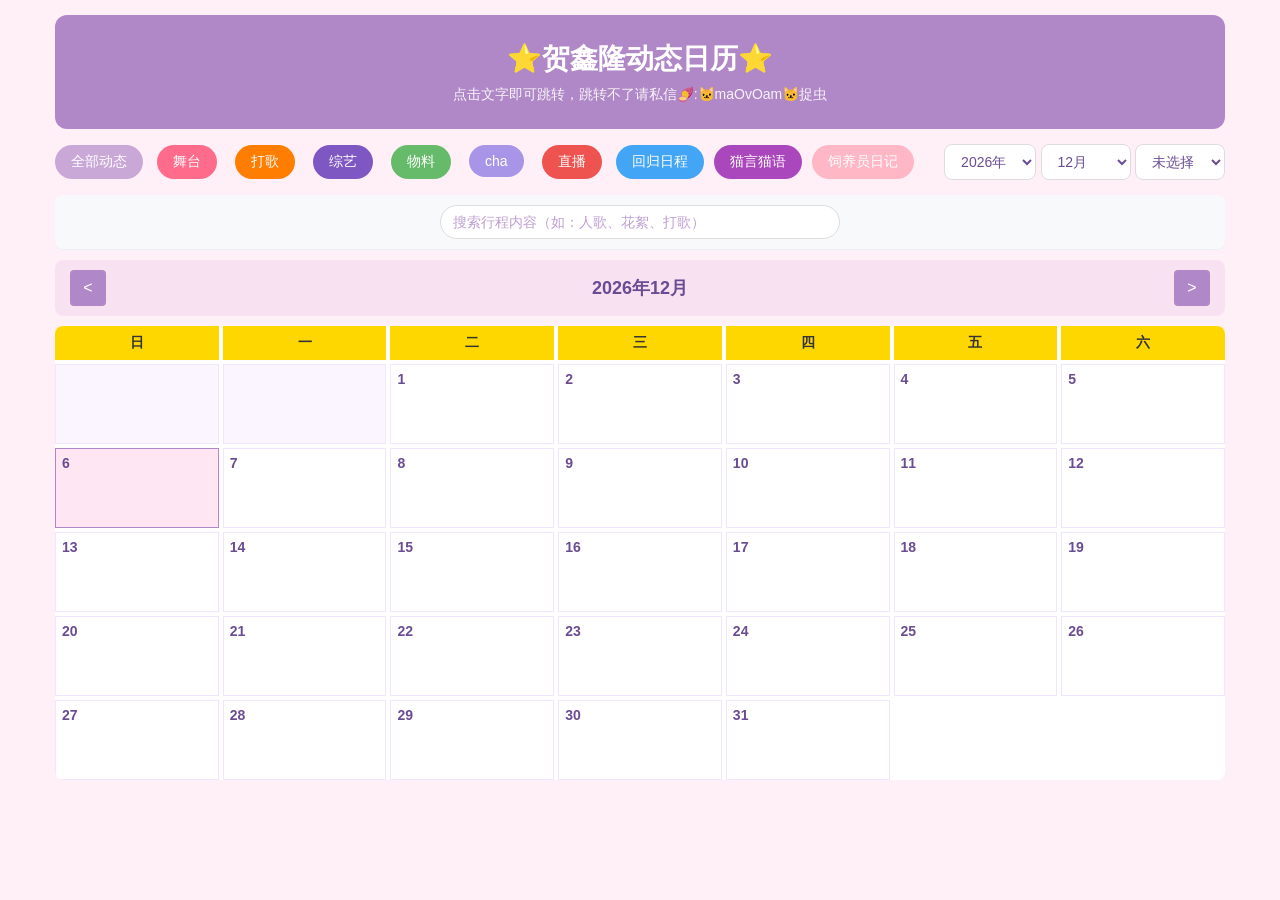
==== commit dcf8dd07: "Add files via upload" ====
--- a/index.html
+++ b/index.html
@@ -219,7 +219,7 @@
     <div class="header">
         <div class="title-group">
             <div class="title">⭐贺鑫隆动态日历⭐</div>
-            <div class="tip">点击文字即可跳转，跳转不了请私信我捉虫</div>
+            <div class="tip">点击文字即可跳转，跳转不了请私信🍠:🐱maOvOam🐱捉虫</div>
         </div>
         <div class="date-selector">
             <select id="yearSelect">
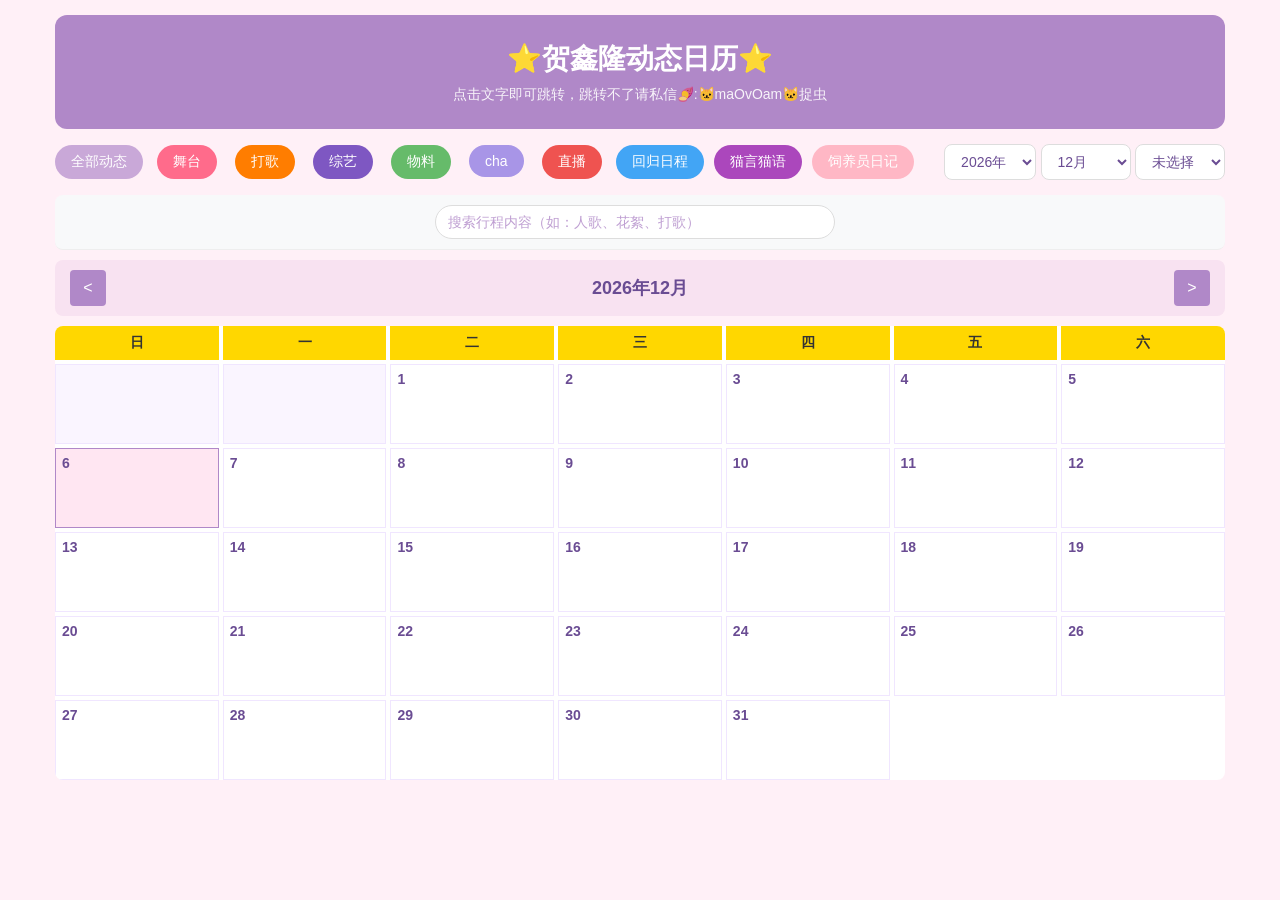
==== commit 62e41394: "Add files via upload" ====
--- a/index.html
+++ b/index.html
@@ -153,12 +153,16 @@
             .mobile-category-tabs { display: flex !important; }
         }
 
-        /* 统一的搜索框样式（放在分类标签和日历之间，PC/移动端通用） */
+        /* 搜索框+翻译插件 并排样式（核心修改） */
         .search-container {
+            display: flex; /* 弹性布局让搜索框和翻译并排 */
+            align-items: center; /* 垂直居中 */
+            justify-content: center; /* 整体居中 */
+            gap: 10px; /* 搜索框和翻译之间的间距 */
             padding: 10px 15px;
             background: #f8f9fa;
             border-bottom: 1px solid #eee;
-            margin: 0 0 10px 0; /* 和日历板块隔开一点 */
+            margin: 0 0 10px 0;
         }
         #scheduleSearchInput {
             width: 100%;
@@ -169,12 +173,35 @@
             border-radius: 20px;
             outline: none;
             box-sizing: border-box;
-            display: block;
-            margin: 0 auto; /* 居中显示 */
         }
         #scheduleSearchInput:focus {
             border-color: #b088c8;
             box-shadow: 0 0 0 2px rgba(176, 136, 200, 0.2);
+        }
+
+        /* 谷歌翻译插件样式（适配搜索框右侧） */
+        #google_translate_element {
+            display: inline-block;
+            vertical-align: middle;
+            z-index: 99;
+        }
+        .goog-te-gadget-simple {
+            background-color: #fff !important;
+            border: 1px solid #ddd !important;
+            border-radius: 20px !important;
+            padding: 4px 10px !important;
+            font-size: 12px !important;
+            line-height: 1.5 !important;
+        }
+        .goog-te-menu-value span {
+            color: #333 !important;
+        }
+        /* 隐藏翻译插件的顶部横幅 */
+        .goog-te-banner-frame {
+            display: none !important;
+        }
+        body {
+            top: 0 !important;
         }
 
         /* 图片预览弹窗样式 */
@@ -214,6 +241,18 @@
             display: none !important;
         }
     </style>
+    <!-- 谷歌翻译插件初始化 -->
+    <script type="text/javascript">
+        function googleTranslateElementInit() {
+            new google.translate.TranslateElement({
+                pageLanguage: 'zh-CN',
+                includedLanguages: 'zh-CN,en,ja,ko',
+                layout: google.translate.TranslateElement.InlineLayout.SIMPLE,
+                autoDisplay: false
+            }, 'google_translate_element');
+        }
+    </script>
+    <script type="text/javascript" src="//translate.google.com/translate_a/element.js?cb=googleTranslateElementInit"></script>
 </head>
 <body>
     <div class="header">
@@ -251,11 +290,10 @@
         </div>
     </div>
 
-    <!-- PC端分类+日期布局（新增舞台/综艺/直播下拉子标签，打歌下拉新增小游戏） -->
+    <!-- PC端分类+日期布局 -->
     <div class="category-date-wrap">
         <div class="category-tabs">
             <div class="tab active" data-target="全部动态">全部动态</div>
-            <!-- 舞台下拉子标签 -->
             <div class="dropdown pc-dropdown" data-target="舞台">
                 <div class="tab dropdown-btn" data-target="舞台">舞台</div>
                 <div class="dropdown-content">
@@ -264,7 +302,6 @@
                     <div class="subtab" data-target="演唱会">演唱会</div>
                 </div>
             </div>
-            <!-- 打歌下拉（新增打歌小游戏） -->
             <div class="dropdown pc-dropdown" data-target="打歌">
                 <div class="tab dropdown-btn" data-target="打歌">打歌</div>
                 <div class="dropdown-content">
@@ -273,7 +310,6 @@
                     <div class="subtab" data-target="打歌小游戏">打歌小游戏</div>
                 </div>
             </div>
-            <!-- 综艺下拉子标签 -->
             <div class="dropdown pc-dropdown" data-target="综艺">
                 <div class="tab dropdown-btn" data-target="综艺">综艺</div>
                 <div class="dropdown-content">
@@ -281,7 +317,6 @@
                     <div class="subtab" data-target="外务">外务</div>
                 </div>
             </div>
-            <!-- 物料下拉（保留） -->
             <div class="dropdown pc-dropdown" data-target="物料">
                 <div class="tab dropdown-btn" data-target="物料">物料</div>
                 <div class="dropdown-content">
@@ -290,7 +325,6 @@
                     <div class="subtab" data-target="长物料">长物料</div>
                 </div>
             </div>
-            <!-- cha下拉（保留） -->
             <div class="dropdown pc-dropdown" data-target="cha">
                 <div class="tab dropdown-btn" data-target="cha">cha</div>
                 <div class="dropdown-content">
@@ -298,7 +332,6 @@
                     <div class="subtab" data-target="队外cha">队外cha</div>
                 </div>
             </div>
-            <!-- 直播下拉子标签 -->
             <div class="dropdown pc-dropdown" data-target="直播">
                 <div class="tab dropdown-btn" data-target="直播">直播</div>
                 <div class="dropdown-content">
@@ -307,10 +340,8 @@
                     <div class="subtab" data-target="多人直播">多人直播</div>
                 </div>
             </div>
-            <!-- 原有标签（保留） -->
             <div class="tab" data-target="回归日程">回归日程</div>
             <div class="tab" data-target="猫言猫语">猫言猫语</div>
-            <!-- 新增：PC端饲养员日记标签 -->
             <div class="tab" data-target="饲养员日记">饲养员日记</div>
         </div>
         <div class="date-selector-pc">
@@ -346,42 +377,36 @@
     <!-- 移动端分类标签 -->
     <div class="mobile-category-tabs">
       <div class="tab active" data-target="全部动态">全部动态</div>
-      <!-- 舞台子标签（替换原有舞台主标签） -->
       <div class="tab" data-target="其他演出">其他演出</div>
       <div class="tab" data-target="颁奖典礼">颁奖典礼</div>
       <div class="tab" data-target="演唱会">演唱会</div>
-      <!-- 打歌子标签（新增打歌小游戏） -->
       <div class="tab" data-target="打歌图/碎片">打歌图/碎片</div>
       <div class="tab" data-target="打歌直拍">打歌直拍</div>
       <div class="tab" data-target="打歌小游戏">打歌小游戏</div>
-      <!-- 综艺子标签（替换原有综艺主标签） -->
       <div class="tab" data-target="团综">团综</div>
       <div class="tab" data-target="外务">外务</div>
-      <!-- 物料子标签（保留） -->
       <div class="tab" data-target="图片物料">图片物料</div>
       <div class="tab" data-target="短物料">短物料</div>
       <div class="tab" data-target="长物料">长物料</div>
-      <!-- cha子标签（保留） -->
       <div class="tab" data-target="队内cha">队内cha</div>
       <div class="tab" data-target="队外cha">队外cha</div>
-      <!-- 直播子标签（替换原有直播主标签） -->
       <div class="tab" data-target="团体直播">团体直播</div>
       <div class="tab" data-target="个人直播">个人直播</div>
       <div class="tab" data-target="多人直播">多人直播</div>
-      <!-- 原有标签（保留） -->
       <div class="tab" data-target="回归日程">回归日程</div>
       <div class="tab" data-target="猫言猫语">猫言猫语</div>
-      <!-- 新增：移动端饲养员日记标签 -->
       <div class="tab" data-target="饲养员日记">饲养员日记</div>
     </div>
 
-    <!-- 搜索框：放在分类标签和日历之间（唯一的搜索框） -->
+    <!-- 搜索框 + 翻译插件（核心修改：翻译插件放在这里） -->
     <div class="search-container">
         <input 
             type="text" 
             id="scheduleSearchInput" 
             placeholder="搜索行程内容（如：人歌、花絮、打歌）"
         >
+        <!-- 翻译插件容器：搜索框右侧 -->
+        <div id="google_translate_element"></div>
     </div>
 
     <div class="calendar-nav" style="display: flex !important;">
@@ -409,41 +434,29 @@
     </div>
 
     <script src="script.js"></script>
-    <!-- 新增：搜索功能脚本 -->
     <script>
-        // 等待页面和script.js加载完成后初始化搜索功能
         document.addEventListener('DOMContentLoaded', function() {
-            // 1. 打开页面自动显示当前月份
             const today = new Date();
             const currentYear = today.getFullYear();
-            const currentMonth = today.getMonth() + 1; // 3月
+            const currentMonth = today.getMonth() + 1;
             
-            // 同步年份/月份选择框
             document.getElementById('yearSelect').value = currentYear;
             document.getElementById('yearSelect-pc').value = currentYear;
             document.getElementById('monthSelect').value = currentMonth;
             document.getElementById('monthSelect-pc').value = currentMonth;
             
-            // 更新月份标题
             document.querySelector('.month-title').textContent = `${currentYear}年${currentMonth}月`;
             document.getElementById('eventsDateTitle').textContent = `${currentYear}年${currentMonth}月 · 全部动态`;
 
-            // 2. 修复搜索功能：只匹配行程卡片的主文本，不匹配日期和分类标签
             const searchInput = document.getElementById('scheduleSearchInput');
-            
-            // 实时搜索筛选行程
             searchInput.addEventListener('input', function() {
-                // 获取搜索关键词，转小写忽略大小写
                 const keyword = this.value.trim().toLowerCase();
-                // 只匹配行程卡片的主内容区域，避免匹配到日期或分类标签
                 const allEventCards = document.querySelectorAll('.event-card, .event-item');
                 
                 allEventCards.forEach(card => {
-                    // 找到行程卡片的主文本容器（通常是包含标题的那个div）
                     const contentElement = card.querySelector('div:nth-child(2)') || card;
                     const itemText = (contentElement.textContent || contentElement.innerText || '').toLowerCase();
                     
-                    // 包含关键词显示，否则隐藏
                     if (keyword === '' || itemText.includes(keyword)) {
                         card.classList.remove('hidden');
                     } else {
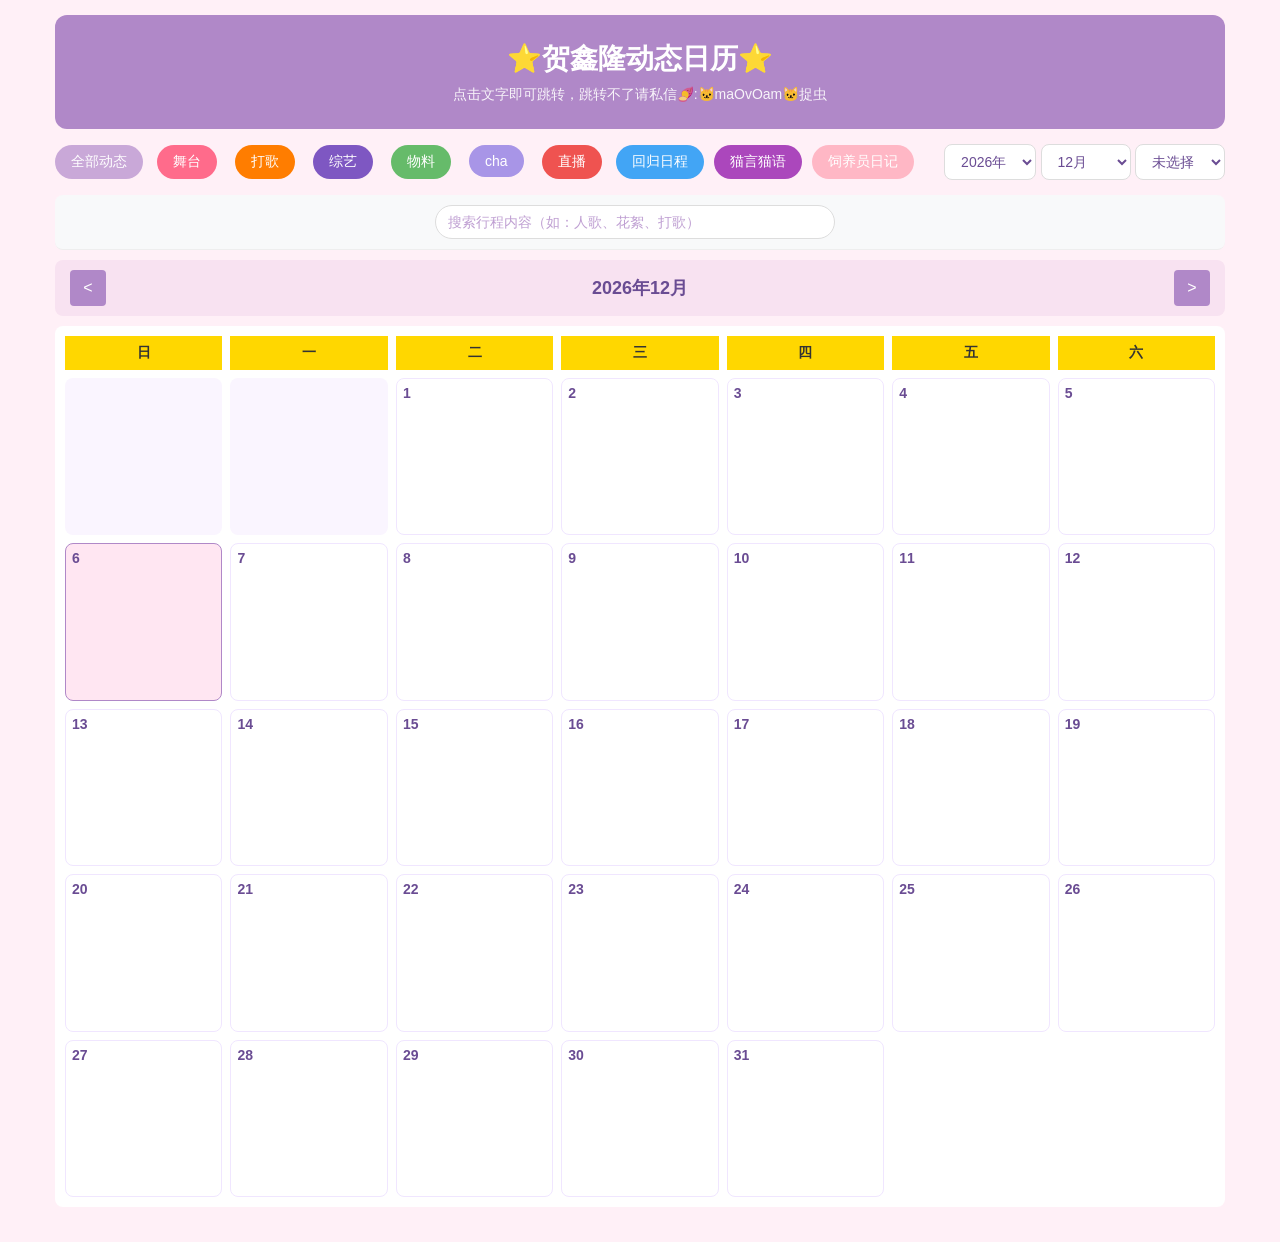
==== commit 0aa278d5: "Add files via upload" ====
--- a/index.html
+++ b/index.html
@@ -60,8 +60,8 @@
         /* cha子标签 */
         .mobile-category-tabs .tab[data-target="队内cha"] { background-color: #A895E7; }
         .mobile-category-tabs .tab[data-target="队内cha"].active { background-color: #A895E7; }
-        .mobile-category-tabs .tab[data-target="队外cha"] { background-color: #9370DB; }
-        .mobile-category-tabs .tab[data-target="队外cha"].active { background-color: #9370DB; }
+        .mobile-category-tabs .tab[data-target="队外cha"] { background-color: #7A5CB8; }
+        .mobile-category-tabs .tab[data-target="队外cha"].active { background-color: #7A5CB8; }
         /* 直播子标签（红色系） */
         .mobile-category-tabs .tab[data-target="团体直播"] { background-color: #e57373; }
         .mobile-category-tabs .tab[data-target="团体直播"].active { background-color: #ef9a9a; }
@@ -239,6 +239,68 @@
         }
         .event-card.hidden {
             display: none !important;
+        }
+
+        /* 核心新增：饲养员日记容器样式，默认隐藏 */
+        #diary-container {
+            display: none;
+            max-width: 700px; 
+            margin: 50px auto; 
+            padding: 0 20px;
+        }
+        /* 行程内容容器，默认显示 */
+        #schedule-container {
+            display: block;
+        }
+
+        /* 日历基础样式（保证行程条显示） */
+        .calendar-grid {
+            display: grid;
+            grid-template-columns: repeat(7, 1fr);
+            gap: 8px;
+            padding: 10px;
+        }
+        .day-cell {
+            aspect-ratio: 1;
+            border: 1px solid #eee;
+            border-radius: 8px;
+            padding: 8px;
+            display: flex;
+            flex-direction: column;
+        }
+        .day-number {
+            font-weight: bold;
+            margin-bottom: 4px;
+        }
+        .day-cell.today {
+            background-color: #fff8e1;
+            border-color: #ffc107;
+        }
+        .day-cell.empty {
+            border: none;
+        }
+        .event-tag {
+            margin-bottom: 2px;
+            white-space: nowrap;
+            overflow: hidden;
+            text-overflow: ellipsis;
+        }
+        .events-panel {
+            margin-top: 20px;
+            border: 1px solid #eee;
+            border-radius: 8px;
+            padding: 10px;
+        }
+        .events-header {
+            display: flex;
+            justify-content: space-between;
+            align-items: center;
+            margin-bottom: 10px;
+        }
+        .close-events {
+            cursor: pointer;
+            font-size: 20px;
+            color: #999;
         }
     </style>
     <!-- 谷歌翻译插件初始化 -->
@@ -409,63 +471,102 @@
         <div id="google_translate_element"></div>
     </div>
 
-    <div class="calendar-nav" style="display: flex !important;">
-        <button class="nav-btn" onclick="changeMonth(-1)">&lt;</button>
-        <div class="month-title">2026年3月</div>
-        <button class="nav-btn" onclick="changeMonth(1)">&gt;</button>
+    <!-- 行程内容容器（核心新增） -->
+    <div id="schedule-container">
+        <div class="calendar-nav" style="display: flex !important;">
+            <button class="nav-btn" onclick="changeMonth(-1)">&lt;</button>
+            <div class="month-title">2026年3月</div>
+            <button class="nav-btn" onclick="changeMonth(1)">&gt;</button>
+        </div>
+
+        <div class="calendar-grid" style="display: grid !important;">
+            <div class="weekday">日</div>
+            <div class="weekday">一</div>
+            <div class="weekday">二</div>
+            <div class="weekday">三</div>
+            <div class="weekday">四</div>
+            <div class="weekday">五</div>
+            <div class="weekday">六</div>
+        </div>
+
+        <div class="events-panel">
+            <div class="events-header">
+                <h3 id="eventsDateTitle">2026年3月 · 全部动态</h3>
+                <div class="close-events" onclick="closeEventsPanel()">×</div>
+            </div>
+            <div id="eventsList"></div>
+        </div>
+
+        <div class="event-list-container" style="margin-top: 20px;"></div>
     </div>
 
-    <div class="calendar-grid" style="display: grid !important;">
-        <div class="weekday">日</div>
-        <div class="weekday">一</div>
-        <div class="weekday">二</div>
-        <div class="weekday">三</div>
-        <div class="weekday">四</div>
-        <div class="weekday">五</div>
-        <div class="weekday">六</div>
+    <!-- 饲养员日记容器（核心修改：套上唯一ID，默认隐藏） -->
+    <div id="diary-container">
+      <h2 style="color:#ff8da1;">🐾 饲养员日记 & 留言板</h2>
+
+      <!-- 留言表单 -->
+      <form action="https://formspree.io/f/mdawadqb" method="POST"
+        style="background:#fff; padding:20px; border-radius:12px; margin-bottom:30px;">
+        <p>留言会在下次上传物料时放进饲养员日记～</p>
+        <input
+          type="text"
+          name="name"
+          placeholder="你是哪位饲养员呀"
+          style="width:100%; padding:10px; margin:8px 0; border:1px solid #eee; border-radius:6px;"
+          required>
+        <textarea
+          name="message"
+          placeholder="分享自己眼中的鑫隆/一切鑫隆相关都可以~..."
+          rows="4"
+          style="width:100%; padding:10px; margin:8px 0; border:1px solid #eee; border-radius:6px;"
+          required></textarea>
+        <button
+          type="submit"
+          style="background:#ff8da1; color:white; border:none; padding:10px 20px; border-radius:6px; cursor:pointer;">
+          发送留言
+        </button>
+      </form>
+
+      <!-- 饲养员日记（你审核通过的留言就放这里） -->
+      <div style="border-top:1px solid #eee; padding-top:20px;">
+        <h3 style="margin-bottom:15px;">📝 日记·留言</h3>
+
+        <!-- 以后你审核通过的留言，就复制下面这个模板粘贴到这里 -->
+        <!--
+        <div style="background:#fdfbfc; padding:15px; border-radius:10px; margin:10px 0;">
+          <div style="font-weight: bold;">粉丝昵称</div>
+          <div style="margin:5px 0;">留言内容</div>
+          <div style="font-size:12px; color:#999;">2026-03-09</div>
+        </div>
+        -->
+      </div>
     </div>
-
-    <div class="events-panel">
-        <div class="events-header">
-            <h3 id="eventsDateTitle">2026年3月 · 全部动态</h3>
-            <div class="close-events" onclick="closeEventsPanel()">×</div>
-        </div>
-        <div id="eventsList"></div>
-    </div>
-
-    <script src="script.js"></script>
-    <script>
-        document.addEventListener('DOMContentLoaded', function() {
-            const today = new Date();
-            const currentYear = today.getFullYear();
-            const currentMonth = today.getMonth() + 1;
-            
-            document.getElementById('yearSelect').value = currentYear;
-            document.getElementById('yearSelect-pc').value = currentYear;
-            document.getElementById('monthSelect').value = currentMonth;
-            document.getElementById('monthSelect-pc').value = currentMonth;
-            
-            document.querySelector('.month-title').textContent = `${currentYear}年${currentMonth}月`;
-            document.getElementById('eventsDateTitle').textContent = `${currentYear}年${currentMonth}月 · 全部动态`;
-
-            const searchInput = document.getElementById('scheduleSearchInput');
-            searchInput.addEventListener('input', function() {
-                const keyword = this.value.trim().toLowerCase();
-                const allEventCards = document.querySelectorAll('.event-card, .event-item');
-                
-                allEventCards.forEach(card => {
-                    const contentElement = card.querySelector('div:nth-child(2)') || card;
-                    const itemText = (contentElement.textContent || contentElement.innerText || '').toLowerCase();
-                    
-                    if (keyword === '' || itemText.includes(keyword)) {
-                        card.classList.remove('hidden');
-                    } else {
-                        card.classList.add('hidden');
-                    }
-                });
-            });
-        });
-    </script>
-    <div class="event-list-container" style="margin-top: 20px;"></div>
+        <!-- 引入你的 script.js -->
+   <script src="script.js"></script>
+
+<script>
+document.addEventListener('DOMContentLoaded', function() {
+  const diary = document.getElementById('diary-container');
+
+  function checkActiveTab() {
+    const active = document.querySelector('.tab.active');
+    if (!active) return;
+    const target = active.getAttribute('data-target');
+
+    if (target === '饲养员日记') {
+      diary.style.display = 'block';
+    } else {
+      diary.style.display = 'none';
+    }
+  }
+
+  // 监听所有标签点击
+  document.querySelectorAll('.tab').forEach(tab => {
+    tab.addEventListener('click', function() {
+      setTimeout(checkActiveTab, 50);
+    });
+  });
+});
+</script>
 </body>
 </html>
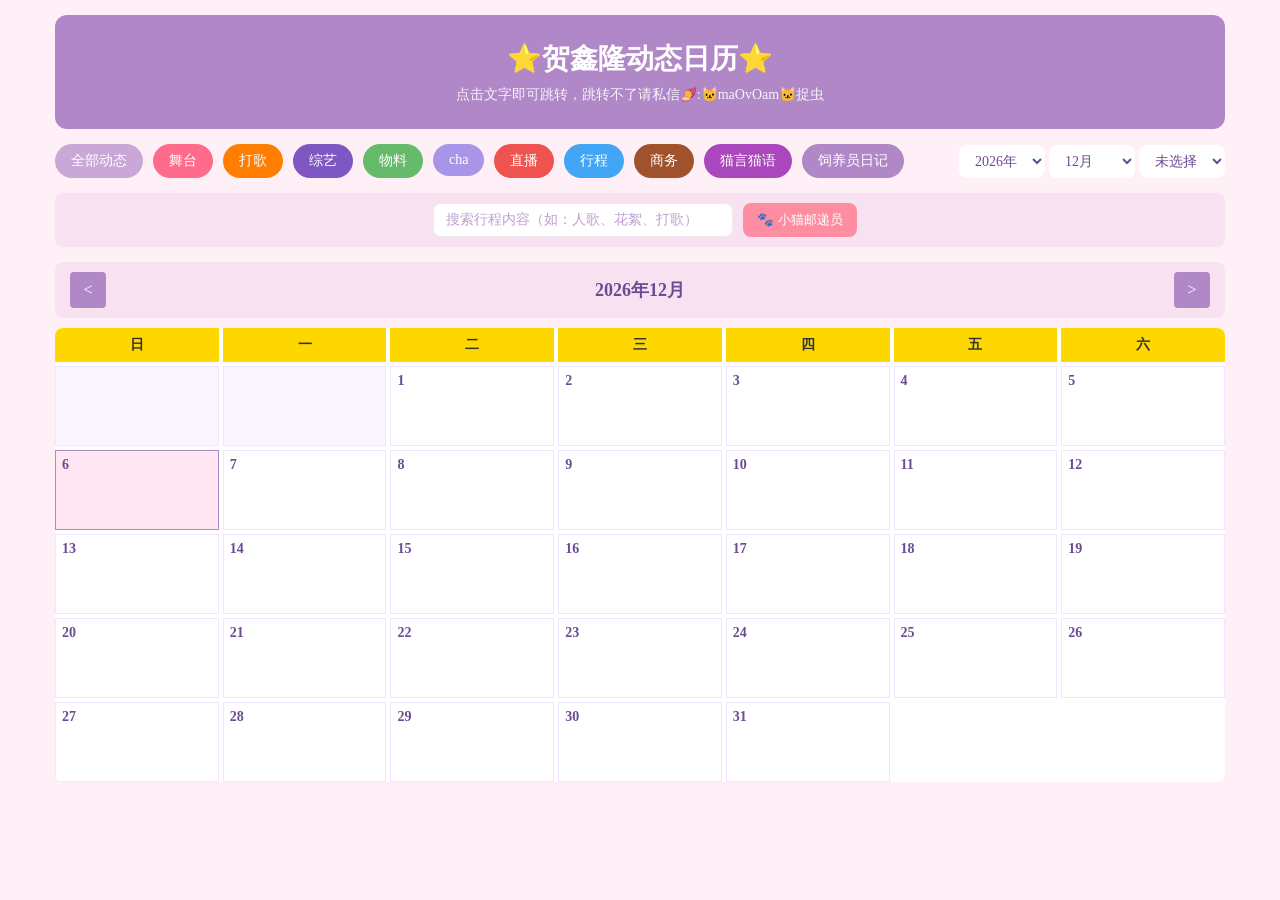
==== commit b637a6ba: "Add files via upload" ====
--- a/index.html
+++ b/index.html
@@ -5,304 +5,7 @@
     <meta name="viewport" content="width=device-width, initial-scale=1.0">
     <title>⭐贺鑫隆动态日历⭐</title>
     <link rel="stylesheet" href="style.css">
-    <style>
-       /* 手机端分类标签样式 */
-        .mobile-category-tabs {
-            display: flex;
-            overflow-x: auto;
-            white-space: nowrap;
-            padding: 10px 15px;
-            background: #f8f9fa;
-            border-bottom: 1px solid #eee;
-            gap: 8px;
-            margin: 0;
-            -webkit-overflow-scrolling: touch; /* 移动端弹性滚动 */
-        }
-        .mobile-category-tabs .tab {
-            padding: 6px 12px;
-            border-radius: 20px;
-            font-size: 14px;
-            cursor: pointer;
-            white-space: nowrap;
-            transition: all 0.2s ease;
-            color: #fff !important;
-            flex-shrink: 0; /* 防止标签被压缩 */
-        }
-        /* 所有标签背景色（含新增子标签，保持同色系） */
-        .mobile-category-tabs .tab[data-target="全部动态"] { background-color: #b088c8; }
-        .mobile-category-tabs .tab[data-target="全部动态"].active { background-color: #c9a8d8; }
-        /* 舞台子标签（粉色系） */
-        .mobile-category-tabs .tab[data-target="其他演出"] { background-color: #ff8fa3; }
-        .mobile-category-tabs .tab[data-target="其他演出"].active { background-color: #ffaaaf; }
-        .mobile-category-tabs .tab[data-target="颁奖典礼"] { background-color: #ff527b; }
-        .mobile-category-tabs .tab[data-target="颁奖典礼"].active { background-color: #ff7391; }
-        .mobile-category-tabs .tab[data-target="演唱会"] { background-color: #d63031; }
-        .mobile-category-tabs .tab[data-target="演唱会"].active { background-color: #e55a5a; }
-        /* 打歌子标签（新增打歌小游戏，保持橙色系） */
-        .mobile-category-tabs .tab[data-target="打歌图/碎片"] { background-color: #ff7d00; }
-        .mobile-category-tabs .tab[data-target="打歌图/碎片"].active { background-color: #ff9f33; }
-        .mobile-category-tabs .tab[data-target="打歌直拍"] { background-color: #ff7d00; }
-        .mobile-category-tabs .tab[data-target="打歌直拍"].active { background-color: #ff9f33; }
-        .mobile-category-tabs .tab[data-target="打歌小游戏"] { background-color: #ff7d00; }
-        .mobile-category-tabs .tab[data-target="打歌小游戏"].active { background-color: #ff9f33; }
-        /* 综艺子标签（紫色系） */
-        .mobile-category-tabs .tab[data-target="团综"] { background-color: #9575cd; }
-        .mobile-category-tabs .tab[data-target="团综"].active { background-color: #a88fd8; }
-        .mobile-category-tabs .tab[data-target="外务"] { background-color: #673ab7; }
-        .mobile-category-tabs .tab[data-target="外务"].active { background-color: #7e57c2; }
-        /* 物料子标签 */
-        .mobile-category-tabs .tab[data-target="图片物料"] { background-color: #66bb6a; }
-        .mobile-category-tabs .tab[data-target="图片物料"].active { background-color: #8ed191; }
-        .mobile-category-tabs .tab[data-target="短物料"] { background-color: #66bb6a; }
-        .mobile-category-tabs .tab[data-target="短物料"].active { background-color: #8ed191; }
-        .mobile-category-tabs .tab[data-target="长物料"] { background-color: #66bb6a; }
-        .mobile-category-tabs .tab[data-target="长物料"].active { background-color: #8ed191; }
-        /* cha子标签 */
-        .mobile-category-tabs .tab[data-target="队内cha"] { background-color: #A895E7; }
-        .mobile-category-tabs .tab[data-target="队内cha"].active { background-color: #A895E7; }
-        .mobile-category-tabs .tab[data-target="队外cha"] { background-color: #7A5CB8; }
-        .mobile-category-tabs .tab[data-target="队外cha"].active { background-color: #7A5CB8; }
-        /* 直播子标签（红色系） */
-        .mobile-category-tabs .tab[data-target="团体直播"] { background-color: #e57373; }
-        .mobile-category-tabs .tab[data-target="团体直播"].active { background-color: #ef9a9a; }
-        .mobile-category-tabs .tab[data-target="个人直播"] { background-color: #f44336; }
-        .mobile-category-tabs .tab[data-target="个人直播"].active { background-color: #f6685e; }
-        .mobile-category-tabs .tab[data-target="多人直播"] { background-color: #d32f2f; }
-        .mobile-category-tabs .tab[data-target="多人直播"].active { background-color: #e53935; }
-        /* 原有标签 */
-        .mobile-category-tabs .tab[data-target="回归日程"] { background-color: #42a5f5; }
-        .mobile-category-tabs .tab[data-target="回归日程"].active { background-color: #6fc3f7; }
-        .mobile-category-tabs .tab[data-target="猫言猫语"] { background-color: #ab47bc; }
-        .mobile-category-tabs .tab[data-target="猫言猫语"].active { background-color: #c26ed3; }
-        /* 新增：饲养员日记标签样式（温柔粉色系） */
-        .mobile-category-tabs .tab[data-target="饲养员日记"] { background-color: #FFB7C5; }
-        .mobile-category-tabs .tab[data-target="饲养员日记"].active { background-color: #FFCCD5; }
-        
-        /* PC端标签样式（补全新增子标签颜色） */
-        .category-tabs .tab {
-            padding: 8px 16px;
-            border-radius: 20px;
-            font-size: 14px;
-            cursor: pointer;
-            transition: all 0.2s ease;
-            color: #fff !important;
-            display: inline-block;
-        }
-        .category-tabs .tab[data-target="cha"] { background-color: #A895E7; }
-        .category-tabs .tab[data-target="cha"].active { background-color: #A895E7; }
-        .category-tabs .tab[data-target="舞台"] { background-color: #ff6b8b; }
-        .category-tabs .tab[data-target="舞台"].active { background-color: #ff8fa3; }
-        .category-tabs .tab[data-target="综艺"] { background-color: #7e57c2; }
-        .category-tabs .tab[data-target="综艺"].active { background-color: #9575cd; }
-        .category-tabs .tab[data-target="直播"] { background-color: #ef5350; }
-        .category-tabs .tab[data-target="直播"].active { background-color: #e57373; }
-        /* 新增：PC端饲养员日记标签样式 */
-        .category-tabs .tab[data-target="饲养员日记"] { background-color: #FFB7C5; }
-        .category-tabs .tab[data-target="饲养员日记"].active { background-color: #FFCCD5; }
-
-        /* 下拉菜单样式 */
-        .dropdown {
-            position: relative;
-            display: inline-block;
-            margin: 0 4px;
-        }
-        .dropdown-content {
-            display: none;
-            position: absolute;
-            background-color: #fff;
-            min-width: 120px;
-            box-shadow: 0px 8px 16px 0px rgba(0,0,0,0.2);
-            z-index: 100;
-            border-radius: 8px;
-            overflow: hidden;
-        }
-        .subtab {
-            color: #333 !important;
-            padding: 8px 12px;
-            cursor: pointer;
-            transition: background-color 0.2s;
-            white-space: nowrap;
-        }
-        .subtab:hover {
-            background-color: #f0f0f0;
-        }
-        .subtab.active {
-            background-color: #e0e0e0;
-            font-weight: bold;
-        }
-        /* 不同分类子标签激活色 */
-        .pc-dropdown[data-target="打歌"] .subtab.active { color: #ff7d00 !important; }
-        .pc-dropdown[data-target="物料"] .subtab.active { color: #66bb6a !important; }
-        .pc-dropdown[data-target="cha"] .subtab.active { color: #A895E7 !important; }
-        .pc-dropdown[data-target="舞台"] .subtab.active { color: #ff6b8b !important; }
-        .pc-dropdown[data-target="综艺"] .subtab.active { color: #7e57c2 !important; }
-        .pc-dropdown[data-target="直播"] .subtab.active { color: #ef5350 !important; }
-        /* 新增：饲养员日记无下拉，无需额外配置 */
-        
-        .mobile-dropdown .dropdown-content { top: 40px; left: 0; }
-        .pc-dropdown .dropdown-content { top: 38px; left: 0; }
-
-        /* 响应式隔离：PC/移动端互不显示 */
-        .mobile-category-tabs::-webkit-scrollbar { display: none; }
-        @media (min-width: 768px) { 
-            .mobile-category-tabs { display: none !important; } 
-            .category-date-wrap { display: flex !important; align-items: center; gap: 15px; }
-        }
-        @media (max-width: 767px) { 
-            .category-date-wrap { display: none !important; } 
-            .mobile-category-tabs { display: flex !important; }
-        }
-
-        /* 搜索框+翻译插件 并排样式（核心修改） */
-        .search-container {
-            display: flex; /* 弹性布局让搜索框和翻译并排 */
-            align-items: center; /* 垂直居中 */
-            justify-content: center; /* 整体居中 */
-            gap: 10px; /* 搜索框和翻译之间的间距 */
-            padding: 10px 15px;
-            background: #f8f9fa;
-            border-bottom: 1px solid #eee;
-            margin: 0 0 10px 0;
-        }
-        #scheduleSearchInput {
-            width: 100%;
-            max-width: 400px;
-            padding: 8px 12px;
-            font-size: 14px;
-            border: 1px solid #ddd;
-            border-radius: 20px;
-            outline: none;
-            box-sizing: border-box;
-        }
-        #scheduleSearchInput:focus {
-            border-color: #b088c8;
-            box-shadow: 0 0 0 2px rgba(176, 136, 200, 0.2);
-        }
-
-        /* 谷歌翻译插件样式（适配搜索框右侧） */
-        #google_translate_element {
-            display: inline-block;
-            vertical-align: middle;
-            z-index: 99;
-        }
-        .goog-te-gadget-simple {
-            background-color: #fff !important;
-            border: 1px solid #ddd !important;
-            border-radius: 20px !important;
-            padding: 4px 10px !important;
-            font-size: 12px !important;
-            line-height: 1.5 !important;
-        }
-        .goog-te-menu-value span {
-            color: #333 !important;
-        }
-        /* 隐藏翻译插件的顶部横幅 */
-        .goog-te-banner-frame {
-            display: none !important;
-        }
-        body {
-            top: 0 !important;
-        }
-
-        /* 图片预览弹窗样式 */
-        #imgPreviewModal {
-            position: fixed;
-            top: 0;
-            left: 0;
-            width: 100vw;
-            height: 100vh;
-            background: rgba(0,0,0,0.85);
-            display: none;
-            justify-content: center;
-            align-items: center;
-            z-index: 9999;
-        }
-        #previewImg { max-width: 90%; max-height: 90%; object-fit: contain; cursor: pointer; }
-        #imgPreviewModal .close-btn { position: absolute; top: 20px; right: 30px; color: #fff; font-size: 36px; font-weight: bold; cursor: pointer; user-select: none; }
-        #imgPreviewModal .prev-btn { position: absolute; left: 20px; color: #fff; font-size: 48px; font-weight: bold; cursor: pointer; user-select: none; }
-        #imgPreviewModal .next-btn { position: absolute; right: 20px; color: #fff; font-size: 48px; font-weight: bold; cursor: pointer; user-select: none; }
-        #imgPreviewModal .close-btn:hover, #imgPreviewModal .prev-btn:hover, #imgPreviewModal .next-btn:hover { color: #ccc; }
-        
-        /* 年份/月份/日期选择器样式统一 */
-        #yearSelect, #yearSelect-pc, #monthSelect, #monthSelect-pc, #daySelect, #daySelect-pc {
-            padding: 8px 12px !important;
-            border: 1px solid #ddd !important;
-            border-radius: 8px !important;
-            font-size: 14px !important;
-            min-width: 90px !important;
-            box-sizing: border-box !important;
-        }
-
-        /* 行程隐藏类 */
-        .event-item.hidden {
-            display: none !important;
-        }
-        .event-card.hidden {
-            display: none !important;
-        }
-
-        /* 核心新增：饲养员日记容器样式，默认隐藏 */
-        #diary-container {
-            display: none;
-            max-width: 700px; 
-            margin: 50px auto; 
-            padding: 0 20px;
-        }
-        /* 行程内容容器，默认显示 */
-        #schedule-container {
-            display: block;
-        }
-
-        /* 日历基础样式（保证行程条显示） */
-        .calendar-grid {
-            display: grid;
-            grid-template-columns: repeat(7, 1fr);
-            gap: 8px;
-            padding: 10px;
-        }
-        .day-cell {
-            aspect-ratio: 1;
-            border: 1px solid #eee;
-            border-radius: 8px;
-            padding: 8px;
-            display: flex;
-            flex-direction: column;
-        }
-        .day-number {
-            font-weight: bold;
-            margin-bottom: 4px;
-        }
-        .day-cell.today {
-            background-color: #fff8e1;
-            border-color: #ffc107;
-        }
-        .day-cell.empty {
-            border: none;
-        }
-        .event-tag {
-            margin-bottom: 2px;
-            white-space: nowrap;
-            overflow: hidden;
-            text-overflow: ellipsis;
-        }
-        .events-panel {
-            margin-top: 20px;
-            border: 1px solid #eee;
-            border-radius: 8px;
-            padding: 10px;
-        }
-        .events-header {
-            display: flex;
-            justify-content: space-between;
-            align-items: center;
-            margin-bottom: 10px;
-        }
-        .close-events {
-            cursor: pointer;
-            font-size: 20px;
-            color: #999;
-        }
-    </style>
+    
     <!-- 谷歌翻译插件初始化 -->
     <script type="text/javascript">
         function googleTranslateElementInit() {
@@ -352,7 +55,6 @@
         </div>
     </div>
 
-    <!-- PC端分类+日期布局 -->
     <div class="category-date-wrap">
         <div class="category-tabs">
             <div class="tab active" data-target="全部动态">全部动态</div>
@@ -377,6 +79,7 @@
                 <div class="dropdown-content">
                     <div class="subtab" data-target="团综">团综</div>
                     <div class="subtab" data-target="外务">外务</div>
+                    <div class="subtab" data-target="花絮/小视频">花絮/小视频</div>
                 </div>
             </div>
             <div class="dropdown pc-dropdown" data-target="物料">
@@ -390,6 +93,7 @@
             <div class="dropdown pc-dropdown" data-target="cha">
                 <div class="tab dropdown-btn" data-target="cha">cha</div>
                 <div class="dropdown-content">
+                    <div class="subtab" data-target="单人cha">单人cha</div>
                     <div class="subtab" data-target="队内cha">队内cha</div>
                     <div class="subtab" data-target="队外cha">队外cha</div>
                 </div>
@@ -402,7 +106,23 @@
                     <div class="subtab" data-target="多人直播">多人直播</div>
                 </div>
             </div>
-            <div class="tab" data-target="回归日程">回归日程</div>
+            <div class="dropdown pc-dropdown" data-target="行程">
+                <div class="tab dropdown-btn" data-target="行程">行程</div>
+                <div class="dropdown-content">
+                    <div class="subtab" data-target="回归日程">回归日程</div>
+                    <div class="subtab" data-target="其他行程">其他行程</div>
+                </div>
+            </div>
+
+            <!-- ========== ✅ 这里加了：商务 大标签（带下拉：代言 / 杂志） ========== -->
+            <div class="dropdown pc-dropdown" data-target="商务">
+                <div class="tab dropdown-btn" data-target="商务">商务</div>
+                <div class="dropdown-content">
+                    <div class="subtab" data-target="代言">代言</div>
+                    <div class="subtab" data-target="杂志">杂志</div>
+                </div>
+            </div>
+
             <div class="tab" data-target="猫言猫语">猫言猫语</div>
             <div class="tab" data-target="饲养员日记">饲养员日记</div>
         </div>
@@ -436,50 +156,58 @@
         </div>
     </div>
 
-    <!-- 移动端分类标签 -->
     <div class="mobile-category-tabs">
-      <div class="tab active" data-target="全部动态">全部动态</div>
-      <div class="tab" data-target="其他演出">其他演出</div>
-      <div class="tab" data-target="颁奖典礼">颁奖典礼</div>
-      <div class="tab" data-target="演唱会">演唱会</div>
-      <div class="tab" data-target="打歌图/碎片">打歌图/碎片</div>
-      <div class="tab" data-target="打歌直拍">打歌直拍</div>
-      <div class="tab" data-target="打歌小游戏">打歌小游戏</div>
-      <div class="tab" data-target="团综">团综</div>
-      <div class="tab" data-target="外务">外务</div>
-      <div class="tab" data-target="图片物料">图片物料</div>
-      <div class="tab" data-target="短物料">短物料</div>
-      <div class="tab" data-target="长物料">长物料</div>
-      <div class="tab" data-target="队内cha">队内cha</div>
-      <div class="tab" data-target="队外cha">队外cha</div>
-      <div class="tab" data-target="团体直播">团体直播</div>
-      <div class="tab" data-target="个人直播">个人直播</div>
-      <div class="tab" data-target="多人直播">多人直播</div>
-      <div class="tab" data-target="回归日程">回归日程</div>
-      <div class="tab" data-target="猫言猫语">猫言猫语</div>
-      <div class="tab" data-target="饲养员日记">饲养员日记</div>
-    </div>
-
-    <!-- 搜索框 + 翻译插件（核心修改：翻译插件放在这里） -->
-    <div class="search-container">
+        <div class="tab active" data-target="全部动态">全部动态</div>
+        <div class="tab" data-target="其他演出">其他演出</div>
+        <div class="tab" data-target="颁奖典礼">颁奖典礼</div>
+        <div class="tab" data-target="演唱会">演唱会</div>
+        <div class="tab" data-target="打歌图/碎片">打歌图/碎片</div>
+        <div class="tab" data-target="打歌直拍">打歌直拍</div>
+        <div class="tab" data-target="打歌小游戏">打歌小游戏</div>
+        <div class="tab" data-target="团综">团综</div>
+        <div class="tab" data-target="外务">外务</div>
+        <div class="tab" data-target="花絮/小视频">花絮/小视频</div>
+        <div class="tab" data-target="图片物料">图片物料</div>
+        <div class="tab" data-target="短物料">短物料</div>
+        <div class="tab" data-target="长物料">长物料</div>
+        <div class="tab" data-target="单人cha">单人cha</div>
+        <div class="tab" data-target="队内cha">队内cha</div>
+        <div class="tab" data-target="队外cha">队外cha</div>
+        <div class="tab" data-target="团体直播">团体直播</div>
+        <div class="tab" data-target="个人直播">个人直播</div>
+        <div class="tab" data-target="多人直播">多人直播</div>
+        <div class="tab" data-target="回归日程">回归日程</div>
+        <div class="tab" data-target="其他行程">其他行程</div>
+
+        <!-- ========== ✅ 手机端也加了：商务 / 代言 / 杂志 ========== -->
+        <div class="tab" data-target="商务">商务</div>
+        <div class="tab" data-target="代言">代言</div>
+        <div class="tab" data-target="杂志">杂志</div>
+
+        <div class="tab" data-target="猫言猫语">猫言猫语</div>
+        <div class="tab" data-target="饲养员日记">饲养员日记</div>
+    </div>
+
+    <!-- 搜索框布局：左翻译 + 中搜索 + 右小猫邮递员 -->
+    <div class="search-container" style="display: flex; gap: 10px; align-items: center;">
+        <div id="google_translate_element"></div>
         <input 
             type="text" 
             id="scheduleSearchInput" 
             placeholder="搜索行程内容（如：人歌、花絮、打歌）"
-        >
-        <!-- 翻译插件容器：搜索框右侧 -->
-        <div id="google_translate_element"></div>
-    </div>
-
-    <!-- 行程内容容器（核心新增） -->
+            style="flex:1; padding:8px 12px; border-radius:8px; border:1px solid #eee; outline:none;">
+        <button onclick="openCatMail()" style="padding:8px 14px; background:#ff8da1; color:#fff; border:none; border-radius:8px; cursor:pointer;">🐾 小猫邮递员</button>
+    </div>
+
+    <!-- 行程内容容器 -->
     <div id="schedule-container">
-        <div class="calendar-nav" style="display: flex !important;">
+        <div class="calendar-nav">
             <button class="nav-btn" onclick="changeMonth(-1)">&lt;</button>
             <div class="month-title">2026年3月</div>
             <button class="nav-btn" onclick="changeMonth(1)">&gt;</button>
         </div>
 
-        <div class="calendar-grid" style="display: grid !important;">
+        <div class="calendar-grid">
             <div class="weekday">日</div>
             <div class="weekday">一</div>
             <div class="weekday">二</div>
@@ -496,77 +224,30 @@
             </div>
             <div id="eventsList"></div>
         </div>
-
-        <div class="event-list-container" style="margin-top: 20px;"></div>
-    </div>
-
-    <!-- 饲养员日记容器（核心修改：套上唯一ID，默认隐藏） -->
-    <div id="diary-container">
-      <h2 style="color:#ff8da1;">🐾 饲养员日记 & 留言板</h2>
-
-      <!-- 留言表单 -->
-      <form action="https://formspree.io/f/mdawadqb" method="POST"
-        style="background:#fff; padding:20px; border-radius:12px; margin-bottom:30px;">
-        <p>留言会在下次上传物料时放进饲养员日记～</p>
-        <input
-          type="text"
-          name="name"
-          placeholder="你是哪位饲养员呀"
-          style="width:100%; padding:10px; margin:8px 0; border:1px solid #eee; border-radius:6px;"
-          required>
-        <textarea
-          name="message"
-          placeholder="分享自己眼中的鑫隆/一切鑫隆相关都可以~..."
-          rows="4"
-          style="width:100%; padding:10px; margin:8px 0; border:1px solid #eee; border-radius:6px;"
-          required></textarea>
-        <button
-          type="submit"
-          style="background:#ff8da1; color:white; border:none; padding:10px 20px; border-radius:6px; cursor:pointer;">
-          发送留言
-        </button>
-      </form>
-
-      <!-- 饲养员日记（你审核通过的留言就放这里） -->
-      <div style="border-top:1px solid #eee; padding-top:20px;">
-        <h3 style="margin-bottom:15px;">📝 日记·留言</h3>
-
-        <!-- 以后你审核通过的留言，就复制下面这个模板粘贴到这里 -->
-        <!--
-        <div style="background:#fdfbfc; padding:15px; border-radius:10px; margin:10px 0;">
-          <div style="font-weight: bold;">粉丝昵称</div>
-          <div style="margin:5px 0;">留言内容</div>
-          <div style="font-size:12px; color:#999;">2026-03-09</div>
-        </div>
-        -->
-      </div>
-    </div>
-        <!-- 引入你的 script.js -->
-   <script src="script.js"></script>
-
-<script>
-document.addEventListener('DOMContentLoaded', function() {
-  const diary = document.getElementById('diary-container');
-
-  function checkActiveTab() {
-    const active = document.querySelector('.tab.active');
-    if (!active) return;
-    const target = active.getAttribute('data-target');
-
-    if (target === '饲养员日记') {
-      diary.style.display = 'block';
-    } else {
-      diary.style.display = 'none';
-    }
-  }
-
-  // 监听所有标签点击
-  document.querySelectorAll('.tab').forEach(tab => {
-    tab.addEventListener('click', function() {
-      setTimeout(checkActiveTab, 50);
-    });
-  });
-});
-</script>
+    </div>
+
+    <!-- 小猫邮递员 留言弹窗 -->
+    <div id="catMail" style="display:none; position:fixed; top:0; left:0; width:100%; height:100%; background:rgba(0,0,0,0.6); z-index:9999; justify-content:center; align-items:center;">
+        <div style="background:#fff; padding:30px; border-radius:16px; width:90%; max-width:500px;">
+            <h3 style="color:#ff8da1; margin:0 0 16px;">📮 小猫邮递员 · 留言</h3>
+            <form action="https://formspree.io/f/mdawadqb" method="POST">
+                <textarea name="message" rows="4" placeholder="写下想对鑫隆说的话吧~ 我会在下一次更新时上传到饲养员日记里~" style="width:100%; padding:10px; border-radius:8px; border:1px solid #eee; margin-bottom:10px;" required></textarea>
+                <div style="display:flex; gap:10px; justify-content:flex-end;">
+                    <button type="button" onclick="closeCatMail()" style="padding:8px 14px; border:1px solid #ddd; border-radius:8px; cursor:pointer;">取消</button>
+                    <button type="submit" style="background:#ff8da1; color:#fff; border:none; padding:8px 14px; border-radius:8px; cursor:pointer;">发送留言</button>
+                </div>
+            </form>
+        </div>
+    </div>
+
+    <script src="script.js"></script>
+    <script>
+        // 小猫邮递员弹窗控制
+        function openCatMail() { document.getElementById('catMail').style.display = 'flex'; }
+        function closeCatMail() { document.getElementById('catMail').style.display = 'none'; }
+
+        document.addEventListener('DOMContentLoaded', function() {
+        });
+    </script>
 </body>
 </html>
--- a/style.css
+++ b/style.css
@@ -3,7 +3,7 @@
     margin: 0;
     padding: 0;
     box-sizing: border-box;
-    font-family: "微软雅黑", sans-serif;
+    font-family: "简体圆","Microsoft YaHei" ;
 }
 body {
     background-color: #fff0f7;
@@ -72,6 +72,9 @@
     gap: 10px;
     justify-content: center;
     margin-bottom: 15px;
+    overflow: visible !important;
+    position: relative;
+    z-index: 1;
 }
 .category-tabs .tab {
     padding: 8px 16px;
@@ -82,7 +85,7 @@
     transition: all 0.2s ease;
     color: #fff !important;
 }
-/* 分类标签颜色匹配 */
+/* 分类标签颜色匹配 - 保持原样 */
 .category-tabs .tab[data-target="全部动态"] { background-color: #b088c8; }
 .category-tabs .tab[data-target="全部动态"].active { background-color: #c9a8d8; }
 .category-tabs .tab[data-target="舞台"] { background-color: #ff6b8b; }
@@ -98,6 +101,11 @@
 .category-tabs .tab[data-target="cha"].active { background-color: #A895E7; }
 .category-tabs .tab[data-target="直播"] { background-color: #ef5350; }
 .category-tabs .tab[data-target="直播"].active { background-color: #f47775; }
+
+/* ========== ✅ 行程主标签：原来的蓝色不变 ========== */
+.category-tabs .tab[data-target="行程"] { background-color: #42a5f5; }
+.category-tabs .tab[data-target="行程"].active { background-color: #6fc3f7; }
+
 .category-tabs .tab[data-target="回归日程"] { background-color: #42a5f5; }
 .category-tabs .tab[data-target="回归日程"].active { background-color: #6fc3f7; }
 .category-tabs .tab[data-target="猫言猫语"] { background-color: #ab47bc; }
@@ -106,6 +114,21 @@
 /* 新增：饲养员日记 样式 */
 .category-tabs .tab[data-target="饲养员日记"] { background-color: #b088c8; }
 .category-tabs .tab[data-target="饲养员日记"].active { background-color: #c9a8d8; }
+
+/* ========== 行程下拉子标签：只加左侧小蓝条，不改变背景 ========== */
+.pc-dropdown .subtab[data-target="回归日程"] {
+    background-color: transparent !important;
+    color: #333 !important;
+}
+.pc-dropdown .subtab[data-target="其他行程"] {
+    background-color: transparent !important;
+    color: #333 !important;
+}
+.pc-dropdown .subtab[data-target="回归日程"]:hover,
+.pc-dropdown .subtab[data-target="其他行程"]:hover {
+    background-color: #f8f9fa !important;
+    opacity: 1 !important;
+}
 
 /* 日历导航栏 */
 .calendar-nav {
@@ -154,6 +177,8 @@
     font-size: 14px;
     font-weight: 600;
 }
+
+/* 日期格子：强制等宽 + 正常布局 */
 .calendar-grid .day-cell {
     min-height: 80px;
     padding: 6px;
@@ -161,6 +186,9 @@
     position: relative;
     cursor: pointer;
     transition: background-color 0.2s ease;
+    display: flex;
+    flex-direction: column;
+    height: auto;
 }
 .calendar-grid .day-cell.today {
     background-color: #ffe6f2;
@@ -180,29 +208,48 @@
     color: #6a4c93;
     margin-bottom: 4px;
 }
+
+/* ✅ 标签容器：横向自动换行 + 等宽格子适配 */
+.tag-container {
+    display: flex;
+    flex-wrap: wrap;
+    gap: 3px;
+    margin-top: 2px;
+    width: 100%;
+}
+
+/* ✅ 标签样式：自适应长短 + 不拉伸 + 美观 */
 .event-tag {
-    display: inline-block;
-    padding: 4px 12px;
-    border-radius: 12px;
-    font-size: 12px;
-    font-weight: bold;
+    flex: 0 0 auto;
+    padding: 2px 6px;
+    border-radius: 4px;
+    font-size: 11px;
+    font-weight: 600;
+    white-space: nowrap;
+    line-height: 1.2;
     color: #fff;
-    margin-bottom: 8px;
-}
+    background: #ccc;
+}
+
+/* 事件标签颜色 */
 .event-tag.舞台 { background-color: #ff6b8b; }
 .event-tag.直播 { background-color: #ef5350; }
 .event-tag.猫言猫语 { background-color: #ab47bc; }
 .event-tag.物料 { background-color: #66bb6a; }
 .event-tag.打歌 { background-color: #ff7d00; }
-/* 打歌小游戏标签颜色（和打歌主标签保持一致） */
 .event-tag.打歌小游戏 { background-color: #ff7d00 !important; }
 .event-tag.综艺 { background-color: #7e57c2; }
 .event-tag.回归日程 { background-color: #42a5f5; }
-/* 核心修改：日历中cha标签改为浅香芋紫 #A895E7 */
+.event-tag.其他行程 { background-color: #1e88e5; } /* 深蓝 */
 .event-tag.cha { background-color: #A895E7; }
-
-/* 新增：饲养员日记 日历标签颜色 */
+.event-tag.队内cha { background-color: #A895E7; }
+.event-tag.队外cha { background-color: #7A5CB8; }
+.event-tag.单人cha { background-color: #D1C4E9; }
 .event-tag.饲养员日记 { background-color: #b088c8; }
+
+/* ========== ✅ 修复：代言 / 杂志 正确棕色（不再变蓝） ========== */
+.event-tag.代言 { background-color: #D2B48C !important; }
+.event-tag.杂志 { background-color: #6F4E37 !important; }
 
 /* 行程展示面板 */
 .events-panel {
@@ -267,9 +314,9 @@
     flex: 1;
 }
 .event-card-right {
-    width: 80px; /* 固定宽度，和卡片高度匹配 */
-    height: 80px; /* 固定高度 */
-    overflow: hidden; /* 防止图片溢出 */
+    width: 80px;
+    height: 80px;
+    overflow: hidden;
     display: flex;
     align-items: center;
     justify-content: center;
@@ -277,7 +324,7 @@
 .event-card-right img {
   width: 100%;
   height: 100%;
-  object-fit: cover; /* 让图片适配容器，不会变形/溢出 */
+  object-fit: cover;
 }
 .event-time-badge {
     background-color: rgba(255, 255, 255, 0.2);
@@ -318,24 +365,32 @@
     font-size: 12px;
     opacity: 0.9;
 }
-.event-card-right img {
-    width: 80px;
-    height: 80px;
-    border-radius: 8px;
-    object-fit: cover;
-}
-
-/* 打歌小游戏 行程卡片背景色（PC端+移动端通用） */
+
+/* 打歌小游戏 行程卡片背景色 */
 .event-card[data-category="打歌小游戏"],
 .event-card.打歌小游戏 {
     background-color: #ff7d00 !important;
 }
-
-/* ========== 搜索框样式（新增，匹配页面风格） ========== */
+/* 队内cha 行程条颜色 */
+.event-card[data-category="队内cha"],
+.event-card.队内cha {
+  background-color: #A895E7 !important;
+}
+/* 队外cha 行程条颜色 */
+.event-card[data-category="队外cha"],
+.event-card.队外cha {
+  background-color: #7A5CB8 !important;
+}
+
+/* ========== 搜索框样式 ========== */
 .search-container {
+    display: flex;
+    align-items: center;
+    justify-content: center;
+    gap: 10px;
     padding: 10px 15px;
-    background-color: #f8e2f1; /* 和日历导航栏背景一致 */
-    border-radius: 8px; /* 匹配页面圆角风格 */
+    background-color: #f8e2f1;
+    border-radius: 8px;
     margin: 0 0 15px 0;
 }
 #scheduleSearchInput {
@@ -343,31 +398,33 @@
     max-width: 400px;
     padding: 8px 16px;
     font-size: 14px;
-    border: 1px solid #e0c5e9; /* 浅紫色边框，匹配主题 */
+    border: 1px solid #e0c5e9;
     border-radius: 20px;
     outline: none;
     box-sizing: border-box;
-    display: block;
-    margin: 0 auto;
     background-color: #fff;
-    color: #6a4c93; /* 文字颜色匹配主题 */
+    color: #6a4c93;
 }
 #scheduleSearchInput::placeholder {
-    color: #b088c8; /* 占位符颜色匹配主题 */
+    color: #b088c8;
     opacity: 0.8;
 }
 #scheduleSearchInput:focus {
-    border-color: #b088c8; /* 聚焦边框色匹配标题栏 */
+    border-color: #b088c8;
     box-shadow: 0 0 0 2px rgba(176, 136, 200, 0.2);
 }
-
-/* ========== 手机端分类标签样式（补充完整） ========== */
+#google_translate_element {
+    display: inline-block;
+    vertical-align: middle;
+}
+
+/* ========== 手机端分类标签样式 ========== */
 .mobile-category-tabs {
     display: flex;
     overflow-x: auto;
     white-space: nowrap;
     padding: 10px 15px;
-    background: #f8e2f1; /* 匹配搜索框/日历导航背景 */
+    background: #f8e2f1;
     border-radius: 8px;
     margin-bottom: 15px;
     gap: 8px;
@@ -386,7 +443,6 @@
     color: #fff !important;
     flex-shrink: 0;
 }
-/* 移动端标签颜色（完整补充） */
 .mobile-category-tabs .tab[data-target="全部动态"] { background-color: #b088c8; }
 .mobile-category-tabs .tab[data-target="全部动态"].active { background-color: #c9a8d8; }
 .mobile-category-tabs .tab[data-target="其他演出"] { background-color: #ff8fa3; }
@@ -411,19 +467,23 @@
 .mobile-category-tabs .tab[data-target="短物料"].active { background-color: #8ed191; }
 .mobile-category-tabs .tab[data-target="长物料"] { background-color: #66bb6a; }
 .mobile-category-tabs .tab[data-target="长物料"].active { background-color: #8ed191; }
-/* 核心修改：移动端队内/队外cha子标签改为浅香芋紫 #A895E7 */
 .mobile-category-tabs .tab[data-target="队内cha"] { background-color: #A895E7; }
 .mobile-category-tabs .tab[data-target="队内cha"].active { background-color: #A895E7; }
-.mobile-category-tabs .tab[data-target="队外cha"] { background-color: #9370DB; }
-.mobile-category-tabs .tab[data-target="队外cha"].active { background-color: #9370DB; }
+.mobile-category-tabs .tab[data-target="队外cha"] { background-color: #7A5CB8; }
+.mobile-category-tabs .tab[data-target="队外cha"].active { background-color: #7A5CB8; }
 .mobile-category-tabs .tab[data-target="团体直播"] { background-color: #e57373; }
 .mobile-category-tabs .tab[data-target="团体直播"].active { background-color: #ef9a9a; }
 .mobile-category-tabs .tab[data-target="个人直播"] { background-color: #f44336; }
 .mobile-category-tabs .tab[data-target="个人直播"].active { background-color: #f6685e; }
 .mobile-category-tabs .tab[data-target="多人直播"] { background-color: #d32f2f; }
 .mobile-category-tabs .tab[data-target="多人直播"].active { background-color: #e53935; }
-.mobile-category-tabs .tab[data-target="回归日程"] { background-color: #42a5f5; }
-.mobile-category-tabs .tab[data-target="回归日程"].active { background-color: #6fc3f7; }
+
+/* ========== ✅ 手机端：回归日程浅蓝 + 其他行程深蓝 ========== */
+.mobile-category-tabs .tab[data-target="回归日程"] { background-color: #64b5f6; }
+.mobile-category-tabs .tab[data-target="回归日程"].active { background-color: #90caf9; }
+.mobile-category-tabs .tab[data-target="其他行程"] { background-color: #1e88e5; }
+.mobile-category-tabs .tab[data-target="其他行程"].active { background-color: #42a5f5; }
+
 .mobile-category-tabs .tab[data-target="猫言猫语"] { background-color: #ab47bc; }
 .mobile-category-tabs .tab[data-target="猫言猫语"].active { background-color: #c26ed3; }
 .mobile-category-tabs .tab[data-target="饲养员日记"] { background-color: #FFB7C5; }
@@ -442,15 +502,19 @@
         margin-bottom: 0;
         flex: 1;
     }
-    /* PC端搜索框最大宽度调整 */
     #scheduleSearchInput {
         max-width: 300px;
     }
+    .calendar-grid {
+        grid-template-columns: repeat(7, minmax(80px, 1fr));
+    }
+    .mobile-category-tabs {
+        display: none !important;
+    }
 }
 
 /* ========== 手机端专属样式 ========== */
 @media (max-width: 768px) {
-    /* 日历优化 */
     .calendar-grid .day-cell {
         min-height: 40px;
         padding: 4px;
@@ -460,19 +524,20 @@
         margin-bottom: 2px;
     }
     .event-tag {
-        padding: 0;
         width: 8px;
         height: 8px;
         border-radius: 50%;
         font-size: 0;
-        margin-bottom: 4px;
+        padding: 0;
+    }
+    .tag-container {
+        gap: 2px;
     }
     .calendar-grid .weekday {
         font-size: 12px;
         padding: 6px 0;
     }
 
-    /* 行程卡片优化 */
     .event-card-left-mobile {
         display: flex;
         align-items: center;
@@ -480,9 +545,9 @@
         flex: 1;
     }
     .event-card-right-mobile {
-        width: 60px; /* 固定宽度 */
-        height: 60px; /* 固定高度 */
-        overflow: hidden; /* 溢出部分隐藏 */
+        width: 60px;
+        height: 60px;
+        overflow: hidden;
         display: flex;
         align-items: center;
         justify-content: center;
@@ -528,15 +593,12 @@
         line-height: 1.2;
     }
     .event-card-right-mobile img {
-    width: 60px !important;
-    height: 60px !important;
-    border-radius: 8px;
-    object-fit: cover;
-    display: block !important; /* 强制显示 */
-    visibility: visible !important; /* 确保可见 */
-    }
-
-    /* 其他适配 */
+        width: 60px !important;
+        height: 60px !important;
+        border-radius: 8px;
+        object-fit: cover;
+    }
+
     .events-header h3 {
         font-size: 16px;
     }
@@ -544,7 +606,6 @@
         font-size: 13px;
         padding: 6px 14px;
     }
-    /* 移动端搜索框宽度100% */
     #scheduleSearchInput {
         max-width: 100%;
     }
@@ -558,159 +619,141 @@
     .calendar-grid .day-cell {
         min-height: 35px;
     }
-    .event-tag {
-        width: 7px;
-        height: 7px;
-    }
     .event-card {
         padding: 10px 12px;
     }
 }
 
-/* 下拉菜单基础样式（仅修复移动端兼容，不改动其他） */
+/* 下拉菜单基础样式 */
 .dropdown {
   position: relative;
   display: inline-block;
 }
-
 .dropdown-content {
   display: none;
   position: absolute;
   background-color: #f9f9f9;
   min-width: 120px;
   box-shadow: 0 8px 16px rgba(0,0,0,0.2);
-  z-index: 9999; /* 仅提高层级，避免遮挡 */
+  z-index: 999999 !important;
   border-radius: 4px;
   top: 100%;
   left: 0;
   margin-top: 4px;
-  pointer-events: auto !important;
-}
-
-/* 子标签仅优化移动端触控，不改动颜色/布局 */
+}
 .subtab {
   color: black;
-  padding: 12px 16px !important; /* 仅放大移动端点击区域 */
+  padding: 12px 16px !important;
   cursor: pointer;
   transition: background-color 0.3s;
-  /* 仅添加移动端触控修复 */
   user-select: auto !important;
-  -webkit-user-select: auto !important;
   touch-action: manipulation !important;
   min-height: 44px !important;
   font-size: 16px !important;
 }
-
 .subtab:hover {
   background-color: #f1f1f1;
 }
-
-/* 保留PC端hover触发，仅移动端用JS补充 */
 .dropdown:hover .dropdown-content {
   display: block;
 }
 
-/* 手机端下拉菜单：强制显示+修复定位 */
+/* 手机端下拉菜单 */
 @media (max-width: 768px) {
-  /* 修复移动端下拉菜单定位，确保可见 */
   .mobile-dropdown .dropdown-content {
-    display: none !important; /* 初始隐藏，由JS控制显示 */
-    position: fixed !important; /* 固定定位，避免被遮挡 */
-    top: 120px !important; /* 固定在页面上方，不随滚动变化 */
-    left: 15px !important; /* 距离左侧15px，完全可见 */
-    right: 15px !important; /* 距离右侧15px，自适应宽度 */
-    transform: none !important; /* 取消偏移，确保在可视区域 */
-    z-index: 9999 !important; /* 最高层级，绝对不被遮挡 */
+    display: none !important;
+    position: fixed !important;
+    top: 120px !important;
+    left: 15px !important;
+    right: 15px !important;
+    z-index: 9999 !important;
     width: auto !important;
-    min-width: 200px !important;
   }
-
-  /* 强制显示子标签，确保点击区域足够大 */
   .subtab {
     display: block !important;
     padding: 15px 20px !important;
     min-height: 50px !important;
-    font-size: 16px !important;
   }
 }
 
-/* ========== 紧急修复：PC端下拉菜单+子标签点击 ========== */
-/* 1. 确保PC端下拉菜单hover能正常显示，层级最高 */
+/* PC端下拉菜单 - 已修复遮挡问题 */
 .pc-dropdown {
     position: relative;
-    z-index: 9999 !important; /* 防止被其他元素遮挡 */
+    display: inline-block;
+    z-index: 99999 !important;
+}
+.pc-dropdown:hover {
+    z-index: 999999 !important;
 }
 .pc-dropdown .dropdown-content {
     display: none !important;
     position: absolute !important;
-    top: calc(100% + 2px) !important; /* 紧贴主标签下方 */
+    top: 100% !important;
     left: 0 !important;
     background-color: #fff !important;
     min-width: 120px !important;
     box-shadow: 0 4px 12px rgba(0,0,0,0.15) !important;
     border-radius: 8px !important;
-    z-index: 10000 !important; /* 比主标签更高 */
+    z-index: 999999 !important; 
     padding: 4px 0 !important;
     border: 1px solid #eee !important;
-    margin-top: -2px !important;
-}
-.pc-dropdown::after {
-    content: '';
-    position: absolute;
-    top: 100%;
-    left: 0;
-    width: 100%;
-    height: 8px; /* 安全区域高度，覆盖主标签和菜单的缝隙 */
-    z-index: 9999;
-}
-
-/* 2. 恢复PC端hover触发下拉菜单（关键！） */
+    overflow: visible !important; 
+}
 .pc-dropdown:hover .dropdown-content {
     display: block !important;
 }
-
-/* 3. 修复PC端子标签样式+点击区域 */
 .pc-dropdown .subtab {
     color: #333 !important;
     padding: 8px 16px !important;
     font-size: 14px !important;
     min-height: auto !important;
     cursor: pointer !important;
-    transition: all 0.2s ease !important;
-}
-/* 核心修改：PC端子标签hover时文字色改为浅香芋紫 #A895E7 */
+}
 .pc-dropdown .subtab:hover {
     background-color: #f8f9fa !important;
-    color: #A895E7 !important; /* 和cha标签颜色匹配 */
-}
-.pc-dropdown .subtab:active {
-    background-color: #f0f0f0 !important;
-}
-
-/* 4. 隔离PC/移动端下拉菜单样式，避免冲突 */
+    color: #A895E7 !important;
+}
+
 @media (min-width: 768px) {
-    /* PC端只启用pc-dropdown样式，屏蔽mobile-dropdown */
-    .mobile-dropdown {
-        display: none !important;
-    }
-    .pc-dropdown .dropdown-content {
-        display: none !important;
-    }
-    .pc-dropdown:hover .dropdown-content {
-        display: block !important;
-    }
+    .mobile-dropdown { display: none !important; }
 }
 @media (max-width: 767px) {
-    /* 移动端屏蔽pc-dropdown，避免干扰 */
-    .pc-dropdown .dropdown-content {
-        display: none !important;
-    }
-}
-
-/* 行程隐藏类（补充，确保搜索功能生效） */
-.event-item.hidden {
-    display: none !important;
-}
-.event-card.hidden {
-    display: none !important;
+    .pc-dropdown .dropdown-content { display: none !important; }
+}
+
+/* 行程隐藏类 */
+.event-item.hidden { display: none !important; }
+.event-card.hidden { display: none !important; }
+
+/* ========== ✅ 商务 / 代言 / 杂志 标签 ========== */
+.category-tabs .tab[data-target="商务"] { 
+    background-color: #A0522D; 
+}
+.category-tabs .tab[data-target="商务"].active { 
+    background-color: #CD853F; 
+}
+.mobile-category-tabs .tab[data-target="商务"] { 
+    background-color: #A0522D; 
+}
+.mobile-category-tabs .tab[data-target="商务"].active { 
+    background-color: #CD853F; 
+}
+
+/* 代言：保持原来的浅棕不变 */
+.event-tag.代言,
+.mobile-category-tabs .tab[data-target="代言"],
+.event-card[data-category="代言"] { 
+    background-color: #D2B48C !important; 
+}
+
+/* 杂志：改成比代言深、比商务浅的 #8B5A2B */
+.event-tag.杂志,
+.mobile-category-tabs .tab[data-target="杂志"],
+.event-card[data-category="杂志"] { 
+    background-color: #8B5A2B !important; 
+}
+
+.pc-dropdown .subtab[data-target="代言"]:hover,
+.pc-dropdown .subtab[data-target="杂志"]:hover {
+    color: #8B5A2B !important;
 }
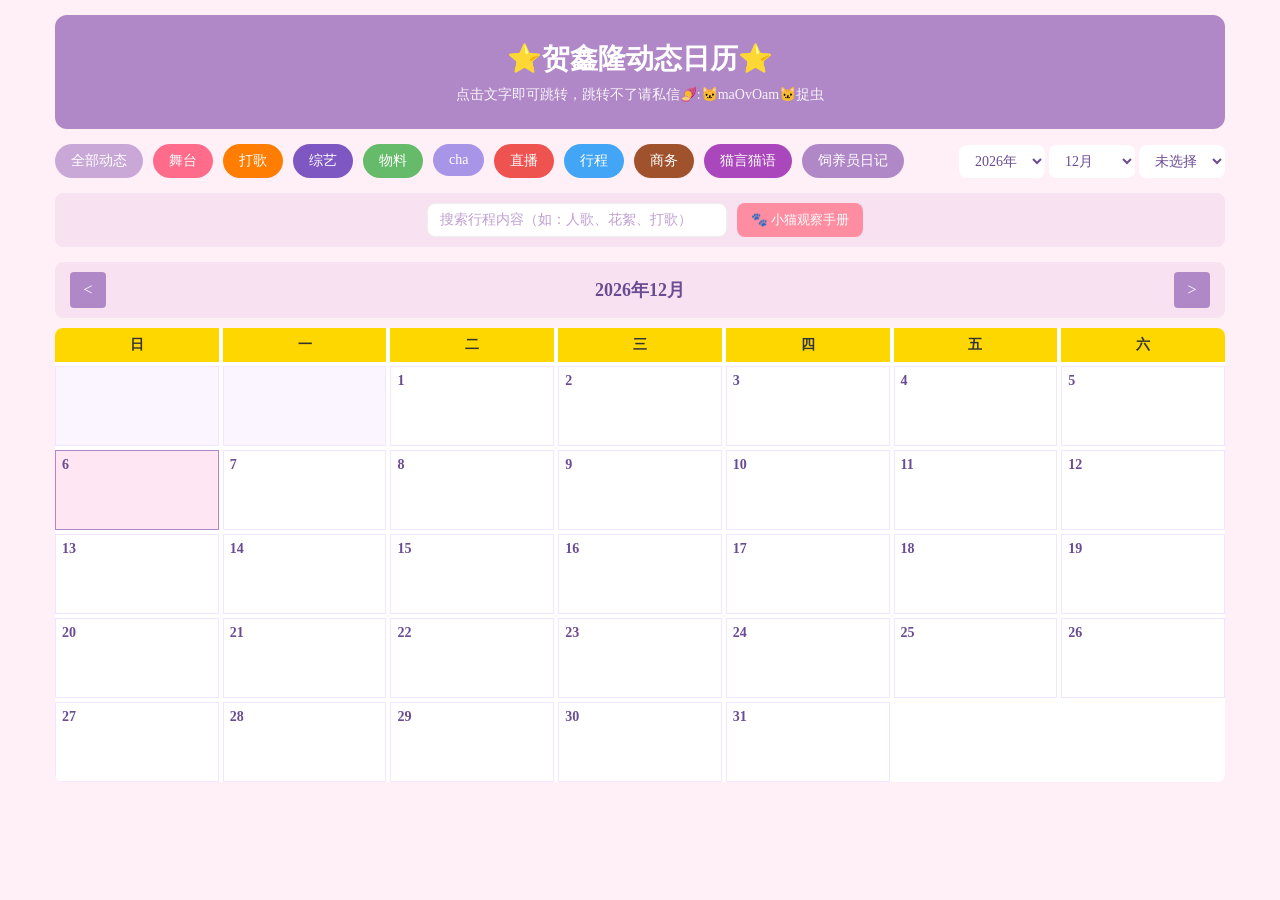
==== commit e25c9311: "Add files via upload" ====
--- a/index.html
+++ b/index.html
@@ -196,7 +196,7 @@
             id="scheduleSearchInput" 
             placeholder="搜索行程内容（如：人歌、花絮、打歌）"
             style="flex:1; padding:8px 12px; border-radius:8px; border:1px solid #eee; outline:none;">
-        <button onclick="openCatMail()" style="padding:8px 14px; background:#ff8da1; color:#fff; border:none; border-radius:8px; cursor:pointer;">🐾 小猫邮递员</button>
+        <button onclick="openCatMail()" style="padding:8px 14px; background:#ff8da1; color:#fff; border:none; border-radius:8px; cursor:pointer;">🐾 小猫观察手册</button>
     </div>
 
     <!-- 行程内容容器 -->
@@ -229,9 +229,9 @@
     <!-- 小猫邮递员 留言弹窗 -->
     <div id="catMail" style="display:none; position:fixed; top:0; left:0; width:100%; height:100%; background:rgba(0,0,0,0.6); z-index:9999; justify-content:center; align-items:center;">
         <div style="background:#fff; padding:30px; border-radius:16px; width:90%; max-width:500px;">
-            <h3 style="color:#ff8da1; margin:0 0 16px;">📮 小猫邮递员 · 留言</h3>
+            <h3 style="color:#ff8da1; margin:0 0 16px;">📮 小猫观察手册 · 留言</h3>
             <form action="https://formspree.io/f/mdawadqb" method="POST">
-                <textarea name="message" rows="4" placeholder="写下想对鑫隆说的话吧~ 我会在下一次更新时上传到饲养员日记里~" style="width:100%; padding:10px; border-radius:8px; border:1px solid #eee; margin-bottom:10px;" required></textarea>
+                <textarea name="message" rows="4" placeholder="可以分享一些你眼中的鑫隆~ 我会在下一次更新时上传到饲养员日记里" style="width:100%; padding:10px; border-radius:8px; border:1px solid #eee; margin-bottom:10px;" required></textarea>
                 <div style="display:flex; gap:10px; justify-content:flex-end;">
                     <button type="button" onclick="closeCatMail()" style="padding:8px 14px; border:1px solid #ddd; border-radius:8px; cursor:pointer;">取消</button>
                     <button type="submit" style="background:#ff8da1; color:#fff; border:none; padding:8px 14px; border-radius:8px; cursor:pointer;">发送留言</button>
